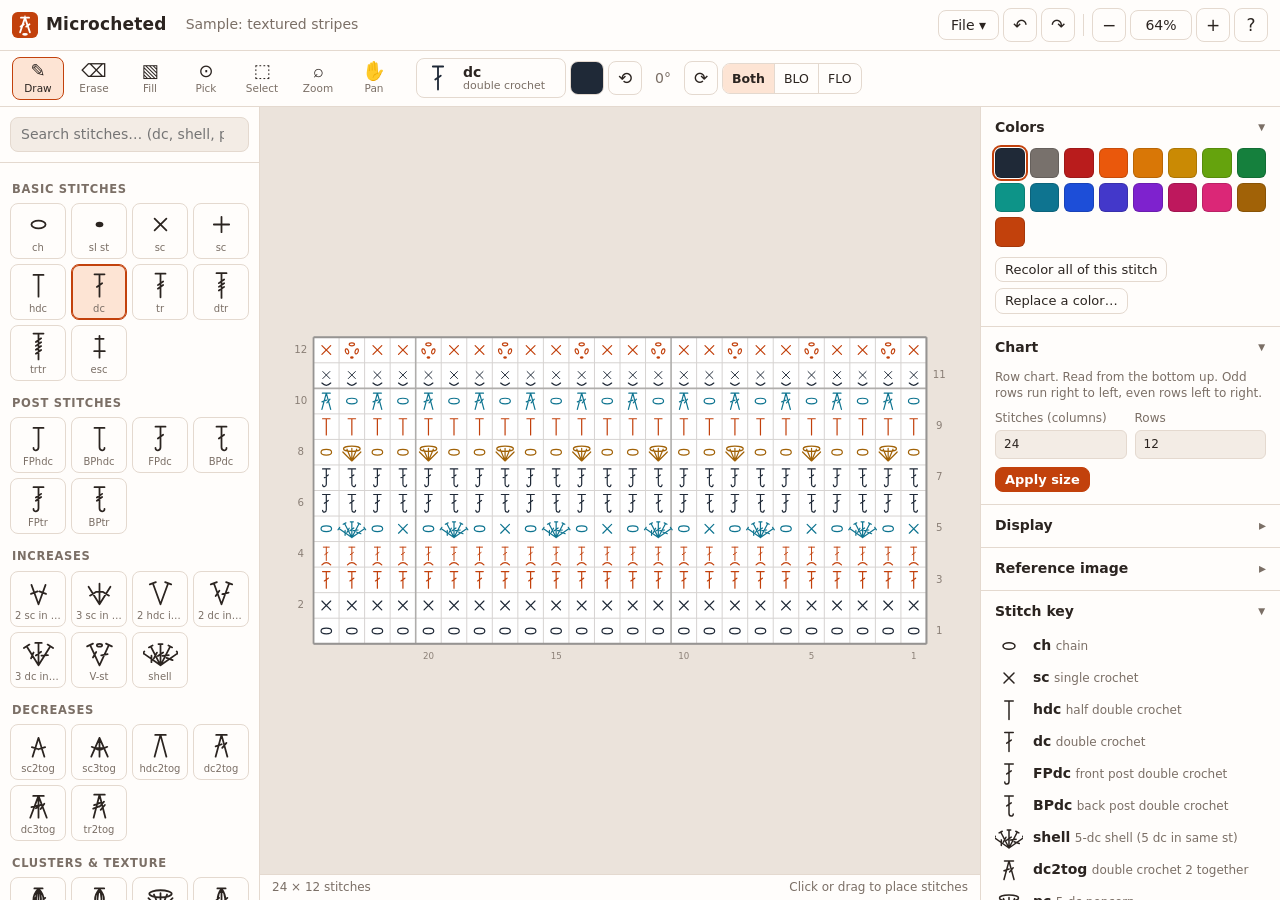
==== index.html @ 8b898d97 "Deploy 75f8967" ====
<!doctype html>
<html lang="en">
<head>
  <meta charset="utf-8">
  <meta name="viewport" content="width=device-width, initial-scale=1, viewport-fit=cover">
  <title>Microcheted — crochet chart designer</title>
  <meta name="description" content="Free online crochet chart designer: draw stitch diagrams with standard crochet symbols in rows, rounds or filet grids. Save, import, recolor, zoom and export.">
  <link rel="icon" href="favicon.svg" type="image/svg+xml">
  <link rel="stylesheet" href="css/style.css">
</head>
<body>
  <header class="topbar">
    <button class="icon-btn only-mobile" id="btnLeft" title="Stitch library" aria-label="Stitch library">☰</button>
    <div class="brand"><img src="favicon.svg" alt="" width="26" height="26"><span>Microcheted</span></div>
    <input id="docName" class="doc-name" aria-label="Chart name" spellcheck="false">
    <nav class="menu">
      <div class="dropdown">
        <button class="btn">File ▾</button>
        <div class="dropdown-menu">
          <button data-act="new">New chart…</button>
          <button data-act="open">Open design… <kbd>Ctrl O</kbd></button>
          <button data-act="save">Save design <kbd>Ctrl S</kbd></button>
          <hr>
          <button data-act="png">Export PNG image</button>
          <button data-act="svg">Export SVG (vector)</button>
          <button data-act="print">Print…</button>
          <hr>
          <button data-act="sample-rows">Example: rows</button>
          <button data-act="sample-rounds">Example: rounds</button>
          <button data-act="sample-filet">Example: filet</button>
        </div>
      </div>
      <button class="icon-btn" data-act="undo" title="Undo (Ctrl Z)" aria-label="Undo">↶</button>
      <button class="icon-btn" data-act="redo" title="Redo (Ctrl Y)" aria-label="Redo">↷</button>
      <span class="sep"></span>
      <button class="icon-btn" data-act="zoomout" title="Zoom out (−)" aria-label="Zoom out">−</button>
      <button class="zoom-label" id="zoomLabel" data-act="fit" title="Fit chart (0)">100%</button>
      <button class="icon-btn" data-act="zoomin" title="Zoom in (+)" aria-label="Zoom in">+</button>
      <button class="icon-btn" data-act="help" title="Help & shortcuts" aria-label="Help">?</button>
    </nav>
    <button class="icon-btn only-mobile" id="btnRight" title="Settings" aria-label="Settings">⚙</button>
  </header>

  <div class="toolbar" role="toolbar" aria-label="Tools">
    <div class="tool-group" id="tools">
      <button data-tool="brush" title="Draw stitch (B)"><span>✎</span><small>Draw</small></button>
      <button data-tool="eraser" title="Erase (E)"><span>⌫</span><small>Erase</small></button>
      <button data-tool="fill" title="Fill area / round (F)"><span>▧</span><small>Fill</small></button>
      <button data-tool="picker" title="Pick stitch from chart (I)"><span>⊙</span><small>Pick</small></button>
      <button data-tool="select" title="Select, copy & paste (S)"><span>⬚</span><small>Select</small></button>
      <button data-tool="zoom" title="Zoom to region – drag a box (Z)"><span>⌕</span><small>Zoom</small></button>
      <button data-tool="pan" title="Pan (H, or hold Space / middle mouse)"><span>✋</span><small>Pan</small></button>
    </div>
    <div class="tool-group">
      <div class="current" title="Current stitch">
        <svg id="curSym" viewBox="-6 -6 112 112" width="34" height="34"></svg>
        <div><b id="curAbbr">sc</b><small id="curName">single crochet</small></div>
      </div>
      <label class="color-chip" title="Stitch color"><input type="color" id="color" value="#1f2937"></label>
      <button class="icon-btn" data-act="rotl" title="Rotate stitch left (Shift R)" aria-label="Rotate left">⟲</button>
      <span class="rot-label" id="rotLabel">0°</span>
      <button class="icon-btn" data-act="rotr" title="Rotate stitch right (R)" aria-label="Rotate right">⟳</button>
      <div class="seg" id="modSeg" title="Loop to work into">
        <button data-mod="">Both</button><button data-mod="blo">BLO</button><button data-mod="flo">FLO</button>
      </div>
    </div>
    <div class="tool-group sel-actions" id="selActions" hidden>
      <button class="btn sm" data-act="copy">Copy</button>
      <button class="btn sm" data-act="cut">Cut</button>
      <button class="btn sm" data-act="paste">Paste</button>
      <button class="btn sm" data-act="del">Delete</button>
      <button class="btn sm" data-act="fliph">Flip ↔</button>
      <button class="btn sm" data-act="flipv">Flip ↕</button>
      <button class="btn sm" data-act="recolor">Recolor</button>
      <button class="btn sm" data-act="zoomsel">Zoom to</button>
    </div>
  </div>

  <main class="workspace">
    <aside class="panel left" id="leftPanel">
      <div class="panel-head">
        <input type="search" id="symSearch" placeholder="Search stitches… (dc, shell, popcorn)" aria-label="Search stitches">
      </div>
      <div id="library" class="library"></div>
    </aside>

    <section class="stage" id="stage">
      <canvas id="chart" tabindex="0" aria-label="Crochet chart canvas"></canvas>
      <div class="hint" id="hint" hidden></div>
      <div class="statusbar"><span id="status">—</span><span id="toolHint"></span></div>
    </section>

    <aside class="panel right" id="rightPanel">
      <details open>
        <summary>Colors</summary>
        <div class="swatches" id="swatches"></div>
        <div class="row gap">
          <button class="btn sm" data-act="recolorType">Recolor all of this stitch</button>
          <button class="btn sm" data-act="recolorFrom" title="Pick a color on the chart, then every stitch in that color changes to the current color">Replace a color…</button>
        </div>
      </details>

      <details open>
        <summary>Chart</summary>
        <div class="form">
          <div class="info" id="modeInfo"></div>
          <div id="rectSettings">
            <label>Stitches (columns) <input type="number" id="cols" min="1" max="400"></label>
            <label>Rows <input type="number" id="rows" min="1" max="400"></label>
          </div>
          <div id="roundSettings">
            <label>Rounds <input type="number" id="rings" min="1" max="80"></label>
            <label>Stitches in round 1 <input type="number" id="start" min="1" max="200"></label>
            <label>Added per round <input type="number" id="inc" min="0" max="200"></label>
            <label class="wide">Custom counts per round <input type="text" id="counts" placeholder="e.g. 6, 12, 18, 18, 24"></label>
            <label>Center <select id="center"><option value="ring">Magic ring</option><option value="chain">Chain ring</option><option value="none">None</option></select></label>
          </div>
          <button class="btn primary sm" data-act="applySize">Apply size</button>
        </div>
        <div class="form" id="repeatBox">
          <div class="info">Repeat the first stitches of a round all the way around it.</div>
          <label>Round <input type="number" id="repRound" min="1" value="2"></label>
          <label>Motif length <input type="number" id="repLen" min="1" value="2"></label>
          <button class="btn sm" data-act="repeatRound">Repeat around</button>
        </div>
      </details>

      <details>
        <summary>Display</summary>
        <div class="form">
          <label>Background <input type="color" id="bgColor"></label>
          <label>Grid lines <input type="color" id="gridColor"></label>
          <label class="check"><input type="checkbox" id="showGrid"> Show grid</label>
          <label class="check"><input type="checkbox" id="showNumbers"> Row / round numbers</label>
          <label class="check"><input type="checkbox" id="exportLegend"> Stitch key in exports</label>
          <label>Terminology <select id="terms"><option value="us">US (sc, dc…)</option><option value="uk">UK (dc, tr…)</option></select></label>
        </div>
      </details>

      <details>
        <summary>Reference image</summary>
        <div class="form">
          <div class="info">Put a photo or scanned chart under the grid and trace it. It is saved in the design file but left out of exports.</div>
          <button class="btn sm" data-act="loadImage">Choose image…</button>
          <div id="imgControls" hidden>
            <label class="check"><input type="checkbox" id="imgShow"> Show</label>
            <label>Opacity <input type="range" id="imgOpacity" min="0.05" max="1" step="0.05"></label>
            <label>Size <input type="range" id="imgScale" min="0.1" max="4" step="0.01"></label>
            <label>Move ↔ <input type="range" id="imgX" min="-1" max="1" step="0.005"></label>
            <label>Move ↕ <input type="range" id="imgY" min="-1" max="1" step="0.005"></label>
            <div class="row gap"><button class="btn sm" data-act="zoomImage">Zoom to image</button><button class="btn sm" data-act="removeImage">Remove</button></div>
          </div>
        </div>
      </details>

      <details open>
        <summary>Stitch key</summary>
        <div id="legend" class="legend"></div>
      </details>

      <details id="writtenBox">
        <summary>Written instructions (draft)</summary>
        <pre id="written" class="written"></pre>
        <button class="btn sm" data-act="copyWritten">Copy text</button>
      </details>
    </aside>
  </main>

  <div class="backdrop" id="backdrop"></div>
  <div class="toast" id="toast" role="status" aria-live="polite"></div>

  <input type="file" id="fileOpen" accept=".json,application/json" hidden>
  <input type="file" id="fileImage" accept="image/*" hidden>

  <dialog id="dlgNew">
    <form method="dialog" class="dialog">
      <h2>New chart</h2>
      <label>Name <input name="name" value="Untitled chart"></label>
      <fieldset class="modes">
        <label><input type="radio" name="mode" value="rect" checked><span><b>Rows</b><small>Flat pieces worked back and forth: blankets, scarves, stitch patterns.</small></span></label>
        <label><input type="radio" name="mode" value="round"><span><b>Rounds</b><small>Worked from the center out: doilies, hats, amigurumi, coasters.</small></span></label>
        <label><input type="radio" name="mode" value="filet"><span><b>Filet grid</b><small>Rows of filled blocks and open mesh.</small></span></label>
      </fieldset>
      <div class="grid2" data-for="rect">
        <label>Stitches <input type="number" name="cols" value="30" min="1" max="400"></label>
        <label>Rows <input type="number" name="rows" value="20" min="1" max="400"></label>
      </div>
      <div class="grid2" data-for="round" hidden>
        <label>Rounds <input type="number" name="rings" value="8" min="1" max="80"></label>
        <label>Stitches in round 1 <input type="number" name="start" value="6" min="1" max="200"></label>
        <label>Added per round <input type="number" name="inc" value="6" min="0" max="200"></label>
      </div>
      <p class="muted small">This replaces the chart on screen. Save it first if you want to keep it.</p>
      <div class="row end gap">
        <button value="cancel" class="btn">Cancel</button>
        <button value="ok" class="btn primary">Create</button>
      </div>
    </form>
  </dialog>

  <dialog id="dlgHelp">
    <form method="dialog" class="dialog help">
      <h2>How to use Microcheted</h2>
      <p>Pick a stitch symbol on the left, then click or drag on the grid to place it. Every cell holds one stitch. Rows read from the bottom up: row 1 runs right to left, row 2 left to right, and so on. Rounds start at the center and run counterclockwise from the marked seam.</p>
      <div class="cols2">
        <ul class="keys">
          <li><kbd>B</kbd> Draw</li><li><kbd>E</kbd> Erase</li><li><kbd>F</kbd> Fill</li>
          <li><kbd>I</kbd> Pick a stitch from the chart</li><li><kbd>S</kbd> Select</li><li><kbd>Z</kbd> Zoom box</li>
          <li><kbd>H</kbd> / hold <kbd>Space</kbd> Pan</li><li><kbd>R</kbd> / <kbd>Shift R</kbd> Rotate stitch</li>
        </ul>
        <ul class="keys">
          <li><kbd>Ctrl Z</kbd> / <kbd>Ctrl Y</kbd> Undo / redo</li>
          <li><kbd>Ctrl C</kbd> <kbd>Ctrl X</kbd> <kbd>Ctrl V</kbd> Copy, cut, paste</li>
          <li><kbd>Del</kbd> Delete selection</li><li><kbd>Esc</kbd> Stop pasting / clear selection</li>
          <li><kbd>Wheel</kbd> / pinch Zoom</li><li><kbd>0</kbd> Fit chart</li>
          <li><kbd>Ctrl S</kbd> / <kbd>Ctrl O</kbd> Save / open</li>
        </ul>
      </div>
      <p>Paste keeps going until you press <kbd>Esc</kbd>, so you can stamp a repeat many times. Your work is autosaved in this browser. Use <b>File → Save design</b> to keep a <code>.json</code> file that you can open again or share.</p>
      <div class="row end"><button class="btn primary" value="ok">Got it</button></div>
    </form>
  </dialog>

  <script src="js/symbols.js"></script>
  <script src="js/app.js"></script>
</body>
</html>
---- css/style.css ----
:root {
  --bg: #f6f1ec;
  --panel: #fffdfb;
  --panel-2: #f3ece5;
  --ink: #2b2420;
  --muted: #7b6f66;
  --line: #e4d9cf;
  --accent: #c2410c;
  --accent-ink: #ffffff;
  --accent-soft: #fde4d4;
  --stage: #ebe3db;
  --shadow: 0 1px 2px rgb(60 40 20 / .08), 0 6px 20px rgb(60 40 20 / .08);
  --radius: 10px;
  color-scheme: light;
}
@media (prefers-color-scheme: dark) {
  :root:not([data-theme="light"]) {
    --bg: #1c1916; --panel: #24201c; --panel-2: #2d2823; --ink: #f1ebe5; --muted: #a99d92;
    --line: #3b342e; --accent: #fb923c; --accent-ink: #1c1916; --accent-soft: #4a2c1a; --stage: #141210;
    color-scheme: dark;
  }
}
:root[data-theme="dark"] {
  --bg: #1c1916; --panel: #24201c; --panel-2: #2d2823; --ink: #f1ebe5; --muted: #a99d92;
  --line: #3b342e; --accent: #fb923c; --accent-ink: #1c1916; --accent-soft: #4a2c1a; --stage: #141210;
  color-scheme: dark;
}

* { box-sizing: border-box; }
[hidden] { display: none !important; }
html, body { height: 100%; margin: 0; }
body {
  display: grid; grid-template-rows: auto auto 1fr; overflow: hidden;
  background: var(--bg); color: var(--ink);
  font: 14px/1.4 system-ui, -apple-system, "Segoe UI", Roboto, sans-serif;
}
button, input, select { font: inherit; color: inherit; }
kbd {
  font: 11px ui-monospace, SFMono-Regular, Menlo, monospace; padding: 1px 5px; border-radius: 4px;
  border: 1px solid var(--line); background: var(--panel-2); color: var(--muted);
}
.muted { color: var(--muted); } .small { font-size: 12px; }
.row { display: flex; align-items: center; flex-wrap: wrap; } .gap { gap: 6px; } .end { justify-content: flex-end; }

/* top bar */
.topbar {
  display: flex; align-items: center; gap: 10px; padding: 8px 12px;
  background: var(--panel); border-bottom: 1px solid var(--line);
}
.brand { display: flex; align-items: center; gap: 8px; font-weight: 700; font-size: 17px; letter-spacing: .2px; white-space: nowrap; }
.doc-name {
  min-width: 0; flex: 1 1 160px; max-width: 320px; border: 1px solid transparent; background: transparent;
  border-radius: 6px; padding: 4px 8px; color: var(--muted);
}
.doc-name:hover, .doc-name:focus { border-color: var(--line); background: var(--panel-2); color: var(--ink); outline: none; }
.menu { display: flex; align-items: center; gap: 4px; margin-left: auto; }
.sep { width: 1px; height: 22px; background: var(--line); margin: 0 4px; }

.btn, .icon-btn, .zoom-label {
  border: 1px solid var(--line); background: var(--panel); border-radius: 8px; cursor: pointer;
  padding: 6px 12px; line-height: 1.2; white-space: nowrap;
}
.btn:hover, .icon-btn:hover, .zoom-label:hover { background: var(--panel-2); }
.btn.sm { padding: 4px 9px; font-size: 13px; }
.btn.primary { background: var(--accent); border-color: var(--accent); color: var(--accent-ink); font-weight: 600; }
.btn.primary:hover { filter: brightness(1.06); background: var(--accent); }
.icon-btn { width: 34px; height: 34px; padding: 0; font-size: 17px; display: inline-grid; place-items: center; }
.zoom-label { min-width: 62px; font-variant-numeric: tabular-nums; }
.only-mobile { display: none; }

.dropdown { position: relative; }
.dropdown-menu {
  display: none; position: absolute; top: calc(100% + 4px); left: 0; z-index: 30; min-width: 230px;
  background: var(--panel); border: 1px solid var(--line); border-radius: var(--radius); box-shadow: var(--shadow); padding: 6px;
}
.dropdown.open .dropdown-menu { display: block; }
.dropdown-menu button {
  display: flex; justify-content: space-between; gap: 12px; width: 100%; text-align: left;
  border: 0; background: none; padding: 7px 10px; border-radius: 6px; cursor: pointer;
}
.dropdown-menu button:hover { background: var(--panel-2); }
.dropdown-menu hr { border: 0; border-top: 1px solid var(--line); margin: 5px 0; }

/* toolbar */
.toolbar {
  display: flex; flex-wrap: wrap; align-items: center; gap: 8px 16px; padding: 6px 12px;
  background: var(--panel); border-bottom: 1px solid var(--line);
}
.tool-group { display: flex; align-items: center; gap: 4px; flex-wrap: wrap; }
#tools button {
  display: grid; justify-items: center; gap: 1px; width: 52px; padding: 4px 0 3px; cursor: pointer;
  border: 1px solid transparent; border-radius: 8px; background: none;
}
#tools button span { font-size: 18px; line-height: 1; }
#tools button small { font-size: 10.5px; color: var(--muted); }
#tools button:hover { background: var(--panel-2); }
#tools button.active { background: var(--accent-soft); border-color: var(--accent); }
#tools button.active small { color: var(--ink); }
.current { display: flex; align-items: center; gap: 8px; padding: 2px 10px 2px 4px; border: 1px solid var(--line); border-radius: 8px; min-width: 150px; }
.current div { display: grid; line-height: 1.15; } .current small { color: var(--muted); font-size: 11px; max-width: 150px; white-space: nowrap; overflow: hidden; text-overflow: ellipsis; }
.color-chip { width: 34px; height: 34px; border-radius: 8px; border: 1px solid var(--line); overflow: hidden; cursor: pointer; display: block; }
.color-chip input { width: 150%; height: 150%; margin: -25%; border: 0; padding: 0; cursor: pointer; }
.rot-label { min-width: 34px; text-align: center; font-variant-numeric: tabular-nums; color: var(--muted); }
.seg { display: inline-flex; border: 1px solid var(--line); border-radius: 8px; overflow: hidden; }
.seg button { border: 0; background: none; padding: 6px 9px; cursor: pointer; font-size: 12.5px; }
.seg button + button { border-left: 1px solid var(--line); }
.seg button.active { background: var(--accent-soft); font-weight: 600; }
.sel-actions { padding-left: 8px; border-left: 1px solid var(--line); }

/* layout */
.workspace { display: grid; grid-template-columns: 260px 1fr 300px; min-height: 0; }
.panel { background: var(--panel); overflow: auto; min-height: 0; }
.panel.left { border-right: 1px solid var(--line); }
.panel.right { border-left: 1px solid var(--line); }
.panel-head { position: sticky; top: 0; z-index: 2; background: var(--panel); padding: 10px; border-bottom: 1px solid var(--line); }
.panel-head input { width: 100%; padding: 7px 10px; border: 1px solid var(--line); border-radius: 8px; background: var(--panel-2); }

.library { padding: 4px 10px 16px; }
.library h3 { font-size: 11.5px; text-transform: uppercase; letter-spacing: .06em; color: var(--muted); margin: 14px 2px 6px; font-weight: 600; }
.sym-grid { display: grid; grid-template-columns: repeat(4, 1fr); gap: 5px; }
.sym {
  aspect-ratio: 1; display: grid; grid-template-rows: 1fr auto; justify-items: center; align-items: center;
  border: 1px solid var(--line); border-radius: 8px; background: var(--panel); cursor: pointer; padding: 4px 2px 3px; min-width: 0;
}
.sym svg { width: 70%; height: 100%; max-height: 36px; color: var(--ink); }
.sym small { font-size: 10px; color: var(--muted); max-width: 100%; white-space: nowrap; overflow: hidden; text-overflow: ellipsis; padding: 0 2px; }
.sym:hover { background: var(--panel-2); }
.sym.active { border-color: var(--accent); background: var(--accent-soft); box-shadow: inset 0 0 0 1px var(--accent); }

.stage { position: relative; min-width: 0; min-height: 0; background: var(--stage); overflow: hidden; }
#chart { position: absolute; inset: 0 0 26px 0; width: 100%; height: calc(100% - 26px); touch-action: none; outline: none; display: block; }
.statusbar {
  position: absolute; left: 0; right: 0; bottom: 0; height: 26px; display: flex; justify-content: space-between; gap: 12px;
  padding: 4px 12px; font-size: 12px; color: var(--muted); background: var(--panel); border-top: 1px solid var(--line);
  white-space: nowrap; overflow: hidden;
}
.hint {
  position: absolute; top: 12px; left: 50%; transform: translateX(-50%); z-index: 3;
  background: var(--ink); color: var(--bg); padding: 6px 12px; border-radius: 99px; font-size: 13px; box-shadow: var(--shadow);
}

details { border-bottom: 1px solid var(--line); }
summary { cursor: pointer; padding: 11px 14px; font-weight: 600; list-style: none; user-select: none; }
summary::-webkit-details-marker { display: none; }
summary::after { content: "▸"; float: right; color: var(--muted); transition: transform .15s; }
details[open] summary::after { transform: rotate(90deg); }
details > :not(summary) { margin: 0 14px 12px; }

.swatches { display: grid; grid-template-columns: repeat(8, 1fr); gap: 5px; margin-bottom: 10px !important; }
.swatch { aspect-ratio: 1; border-radius: 6px; border: 1px solid rgb(0 0 0 / .15); cursor: pointer; padding: 0; }
.swatch.active { outline: 2px solid var(--accent); outline-offset: 1px; }

.form { display: grid; grid-template-columns: 1fr 1fr; gap: 8px; }
.form > div:not(.info) { display: contents; }
.form label { display: grid; gap: 3px; font-size: 12px; color: var(--muted); }
.form label.wide, .form .info, .form > .btn, .form .row { grid-column: 1 / -1; }
.form label.check { display: flex; align-items: center; gap: 6px; color: var(--ink); font-size: 13px; grid-column: 1 / -1; }
.form input[type=number], .form input[type=text], .form select {
  width: 100%; padding: 5px 8px; border: 1px solid var(--line); border-radius: 6px; background: var(--panel-2); color: var(--ink);
}
.form input[type=color] { width: 100%; height: 30px; border: 1px solid var(--line); border-radius: 6px; padding: 2px; background: var(--panel-2); }
.form input[type=range] { width: 100%; accent-color: var(--accent); }
.form .btn { justify-self: start; }
.info { font-size: 12px; color: var(--muted); }
#repeatBox { margin-top: 12px; padding-top: 10px; border-top: 1px dashed var(--line); }

.legend { display: grid; gap: 4px; }
.legend .item { display: grid; grid-template-columns: 30px 1fr; align-items: center; gap: 8px; }
.legend svg { width: 28px; height: 28px; }
.legend b { font-weight: 600; } .legend span { color: var(--muted); font-size: 12px; }
.legend .empty { color: var(--muted); font-size: 12px; }
.written {
  white-space: pre-wrap; font: 12px/1.5 ui-monospace, SFMono-Regular, Menlo, monospace; background: var(--panel-2);
  border: 1px solid var(--line); border-radius: 8px; padding: 10px; max-height: 320px; overflow: auto;
}

.toast {
  position: fixed; left: 50%; bottom: 40px; transform: translate(-50%, 20px); opacity: 0; pointer-events: none; z-index: 50;
  background: var(--ink); color: var(--bg); padding: 9px 16px; border-radius: 8px; transition: .2s; box-shadow: var(--shadow); max-width: calc(100vw - 32px);
}
.toast.show { opacity: 1; transform: translate(-50%, 0); }

dialog { border: 1px solid var(--line); border-radius: 14px; padding: 0; background: var(--panel); color: var(--ink); box-shadow: var(--shadow); width: min(560px, calc(100vw - 32px)); }
dialog::backdrop { background: rgb(20 15 10 / .45); }
.dialog { padding: 20px 22px; display: grid; gap: 12px; }
.dialog h2 { margin: 0; font-size: 19px; }
.dialog label { display: grid; gap: 4px; font-size: 13px; color: var(--muted); }
.dialog input[type=number], .dialog input:not([type]) { padding: 7px 9px; border: 1px solid var(--line); border-radius: 8px; background: var(--panel-2); }
.modes { border: 0; padding: 0; margin: 0; display: grid; gap: 6px; }
.modes label { display: flex; gap: 10px; align-items: flex-start; border: 1px solid var(--line); border-radius: 10px; padding: 9px 11px; cursor: pointer; color: var(--ink); }
.modes label:has(input:checked) { border-color: var(--accent); background: var(--accent-soft); }
.modes span { display: grid; } .modes small { color: var(--muted); }
.grid2 { display: grid; grid-template-columns: repeat(auto-fit, minmax(130px, 1fr)); gap: 10px; }
.grid2[hidden] { display: none; }
.help p { margin: 0; color: var(--ink); }
.cols2 { display: grid; grid-template-columns: 1fr 1fr; gap: 12px; }
.keys { margin: 0; padding: 0; list-style: none; display: grid; gap: 5px; font-size: 13px; }

.backdrop { display: none; }

/* narrow screens: side panels become drawers */
@media (max-width: 980px) {
  .workspace { grid-template-columns: 1fr; }
  .only-mobile { display: inline-grid; }
  .panel.left, .panel.right {
    position: fixed; top: 0; bottom: 0; z-index: 40; width: min(320px, 86vw); box-shadow: var(--shadow);
    transition: transform .22s ease;
  }
  .panel.left { left: 0; transform: translateX(-102%); }
  .panel.right { right: 0; transform: translateX(102%); }
  .panel.open { transform: none; }
  .backdrop.show { display: block; position: fixed; inset: 0; z-index: 35; background: rgb(20 15 10 / .35); }
  .doc-name { display: none; }
  .brand span { display: none; }
}
@media (max-width: 640px) {
  .topbar { padding: 6px 8px; gap: 6px; }
  .menu .sep, .menu [data-act=help] { display: none; }
  .toolbar { padding: 4px 8px; gap: 6px; overflow-x: auto; flex-wrap: nowrap; }
  .tool-group { flex-wrap: nowrap; }
  #tools button { width: 44px; }
  .current { min-width: 0; } .current div { display: none; }
  .cols2 { grid-template-columns: 1fr; }
}
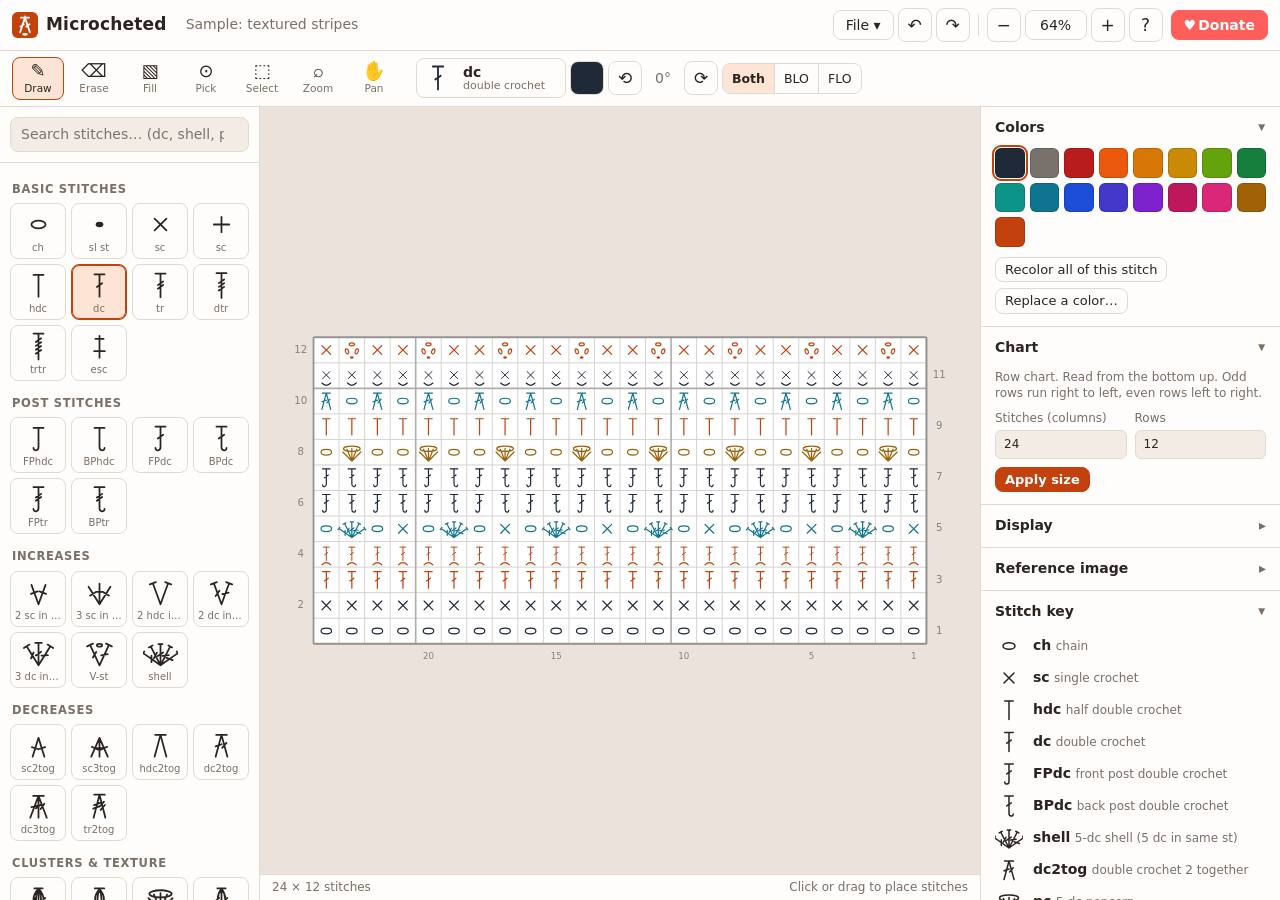
==== commit e959f227: "Deploy 6f40281" ====
--- a/index.html
+++ b/index.html
@@ -37,6 +37,7 @@
       <button class="zoom-label" id="zoomLabel" data-act="fit" title="Fit chart (0)">100%</button>
       <button class="icon-btn" data-act="zoomin" title="Zoom in (+)" aria-label="Zoom in">+</button>
       <button class="icon-btn" data-act="help" title="Help & shortcuts" aria-label="Help">?</button>
+      <a class="btn donate" href="https://ko-fi.com/teddybear1998" target="_blank" rel="noopener" title="Microcheted is free. Support it on Ko-fi" aria-label="Donate on Ko-fi"><span aria-hidden="true">♥</span><span class="label"> Donate</span></a>
     </nav>
     <button class="icon-btn only-mobile" id="btnRight" title="Settings" aria-label="Settings">⚙</button>
   </header>
@@ -217,6 +218,7 @@
         </ul>
       </div>
       <p>Paste keeps going until you press <kbd>Esc</kbd>, so you can stamp a repeat many times. Your work is autosaved in this browser. Use <b>File → Save design</b> to keep a <code>.json</code> file that you can open again or share.</p>
+      <p>Microcheted is free for everyone. If it helps you, you can <a href="https://ko-fi.com/teddybear1998" target="_blank" rel="noopener">buy me a coffee on Ko-fi ♥</a>.</p>
       <div class="row end"><button class="btn primary" value="ok">Got it</button></div>
     </form>
   </dialog>
--- a/css/style.css
+++ b/css/style.css
@@ -67,6 +67,12 @@
 .icon-btn { width: 34px; height: 34px; padding: 0; font-size: 17px; display: inline-grid; place-items: center; }
 .zoom-label { min-width: 62px; font-variant-numeric: tabular-nums; }
 .only-mobile { display: none; }
+.donate {
+  display: inline-flex; align-items: center; gap: 2px; text-decoration: none; margin-left: 4px;
+  background: #ff5e5b; border-color: #ff5e5b; color: #fff; font-weight: 600;
+}
+.donate:hover { background: #ff5e5b; filter: brightness(1.07); }
+.help a { color: var(--accent); }
 
 .dropdown { position: relative; }
 .dropdown-menu {
@@ -216,6 +222,8 @@
 @media (max-width: 640px) {
   .topbar { padding: 6px 8px; gap: 6px; }
   .menu .sep, .menu [data-act=help] { display: none; }
+  .menu [data-act=zoomin], .menu [data-act=zoomout], .brand { display: none; }
+  .donate { padding: 6px 10px; } .donate .label { display: none; }
   .toolbar { padding: 4px 8px; gap: 6px; overflow-x: auto; flex-wrap: nowrap; }
   .tool-group { flex-wrap: nowrap; }
   #tools button { width: 44px; }
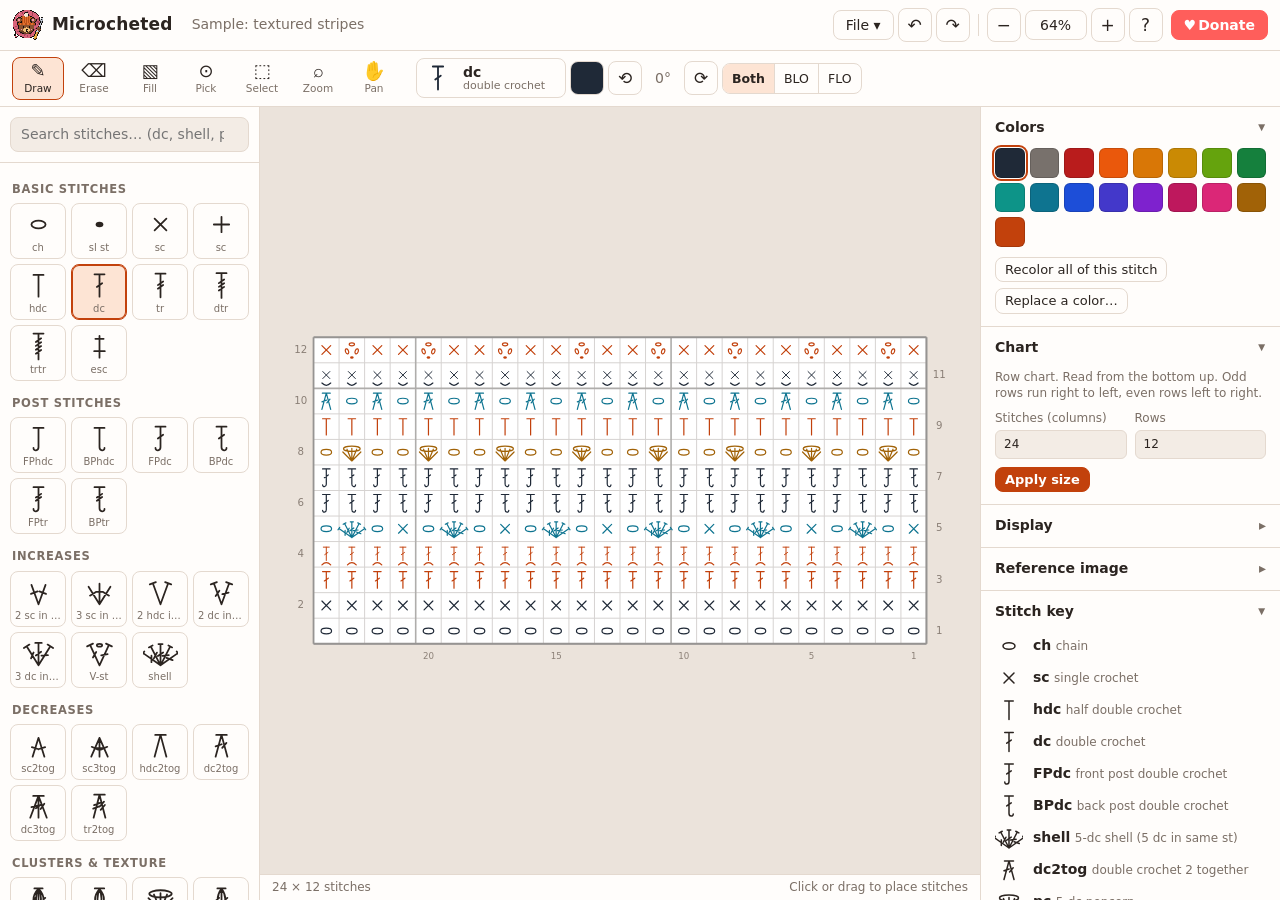
==== commit 257c8c92: "Deploy 531a5f2" ====
--- a/index.html
+++ b/index.html
@@ -11,7 +11,7 @@
 <body>
   <header class="topbar">
     <button class="icon-btn only-mobile" id="btnLeft" title="Stitch library" aria-label="Stitch library">☰</button>
-    <div class="brand"><img src="favicon.svg" alt="" width="26" height="26"><span>Microcheted</span></div>
+    <div class="brand"><img src="favicon.svg" alt="" width="32" height="32"><span>Microcheted</span></div>
     <input id="docName" class="doc-name" aria-label="Chart name" spellcheck="false">
     <nav class="menu">
       <div class="dropdown">
--- a/css/style.css
+++ b/css/style.css
@@ -48,6 +48,7 @@
   background: var(--panel); border-bottom: 1px solid var(--line);
 }
 .brand { display: flex; align-items: center; gap: 8px; font-weight: 700; font-size: 17px; letter-spacing: .2px; white-space: nowrap; }
+.brand img { image-rendering: pixelated; }
 .doc-name {
   min-width: 0; flex: 1 1 160px; max-width: 320px; border: 1px solid transparent; background: transparent;
   border-radius: 6px; padding: 4px 8px; color: var(--muted);
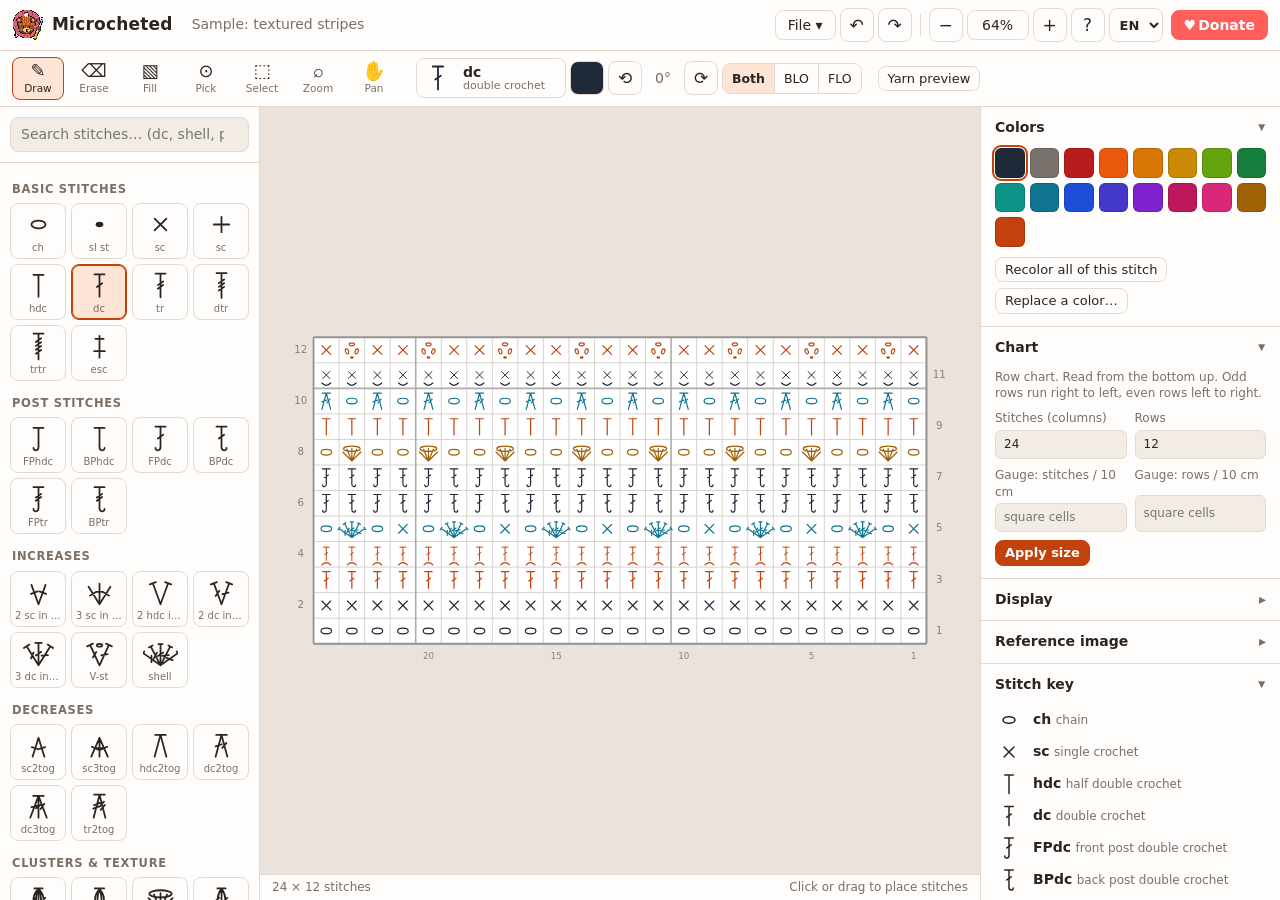
==== commit c95d3be4: "Deploy 756b750" ====
--- a/index.html
+++ b/index.html
@@ -10,159 +10,167 @@
 </head>
 <body>
   <header class="topbar">
-    <button class="icon-btn only-mobile" id="btnLeft" title="Stitch library" aria-label="Stitch library">☰</button>
+    <button class="icon-btn only-mobile" id="btnLeft" data-i18n-attr="title:top.library,aria-label:top.library">☰</button>
     <div class="brand"><img src="favicon.svg" alt="" width="32" height="32"><span>Microcheted</span></div>
-    <input id="docName" class="doc-name" aria-label="Chart name" spellcheck="false">
+    <input id="docName" class="doc-name" data-i18n-attr="aria-label:top.docName" spellcheck="false">
     <nav class="menu">
       <div class="dropdown">
-        <button class="btn">File ▾</button>
+        <button class="btn" data-i18n="menu.file">File ▾</button>
         <div class="dropdown-menu">
-          <button data-act="new">New chart…</button>
-          <button data-act="open">Open design… <kbd>Ctrl O</kbd></button>
-          <button data-act="save">Save design <kbd>Ctrl S</kbd></button>
+          <button data-act="new"><span data-i18n="menu.new">New chart…</span></button>
+          <button data-act="open"><span data-i18n="menu.open">Open design…</span> <kbd>Ctrl O</kbd></button>
+          <button data-act="save"><span data-i18n="menu.save">Save design</span> <kbd>Ctrl S</kbd></button>
           <hr>
-          <button data-act="png">Export PNG image</button>
-          <button data-act="svg">Export SVG (vector)</button>
-          <button data-act="print">Print…</button>
+          <button data-act="png" data-i18n="menu.png">Export PNG image</button>
+          <button data-act="pngYarn" data-i18n="menu.pngYarn">Export yarn preview (PNG)</button>
+          <button data-act="svg" data-i18n="menu.svg">Export SVG (vector)</button>
+          <button data-act="print" data-i18n="menu.print">Print…</button>
           <hr>
-          <button data-act="sample-rows">Example: rows</button>
-          <button data-act="sample-rounds">Example: rounds</button>
-          <button data-act="sample-filet">Example: filet</button>
-        </div>
-      </div>
-      <button class="icon-btn" data-act="undo" title="Undo (Ctrl Z)" aria-label="Undo">↶</button>
-      <button class="icon-btn" data-act="redo" title="Redo (Ctrl Y)" aria-label="Redo">↷</button>
+          <button data-act="sample-rows" data-i18n="menu.sampleRows">Example: rows</button>
+          <button data-act="sample-rounds" data-i18n="menu.sampleRounds">Example: rounds</button>
+          <button data-act="sample-filet" data-i18n="menu.sampleFilet">Example: filet</button>
+        </div>
+      </div>
+      <button class="icon-btn" data-act="undo" data-i18n-attr="title:top.undoTip,aria-label:top.undo">↶</button>
+      <button class="icon-btn" data-act="redo" data-i18n-attr="title:top.redoTip,aria-label:top.redo">↷</button>
       <span class="sep"></span>
-      <button class="icon-btn" data-act="zoomout" title="Zoom out (−)" aria-label="Zoom out">−</button>
-      <button class="zoom-label" id="zoomLabel" data-act="fit" title="Fit chart (0)">100%</button>
-      <button class="icon-btn" data-act="zoomin" title="Zoom in (+)" aria-label="Zoom in">+</button>
-      <button class="icon-btn" data-act="help" title="Help & shortcuts" aria-label="Help">?</button>
-      <a class="btn donate" href="https://ko-fi.com/teddybear1998" target="_blank" rel="noopener" title="Microcheted is free. Support it on Ko-fi" aria-label="Donate on Ko-fi"><span aria-hidden="true">♥</span><span class="label"> Donate</span></a>
+      <button class="icon-btn" data-act="zoomout" data-i18n-attr="title:top.zoomOutTip,aria-label:top.zoomOut">−</button>
+      <button class="zoom-label" id="zoomLabel" data-act="fit" data-i18n-attr="title:top.fitTip">100%</button>
+      <button class="icon-btn" data-act="zoomin" data-i18n-attr="title:top.zoomInTip,aria-label:top.zoomIn">+</button>
+      <button class="icon-btn" data-act="help" data-i18n-attr="title:top.helpTip,aria-label:top.help">?</button>
+      <select id="lang" class="lang-select" data-i18n-attr="title:lang.label,aria-label:lang.label"></select>
+      <a class="btn donate" href="https://ko-fi.com/teddybear1998" target="_blank" rel="noopener" data-i18n-attr="title:top.donateTip,aria-label:top.donateAria"><span aria-hidden="true">♥</span><span class="label"> <span data-i18n="top.donate">Donate</span></span></a>
     </nav>
-    <button class="icon-btn only-mobile" id="btnRight" title="Settings" aria-label="Settings">⚙</button>
+    <button class="icon-btn only-mobile" id="btnRight" data-i18n-attr="title:top.settings,aria-label:top.settings">⚙</button>
   </header>
 
-  <div class="toolbar" role="toolbar" aria-label="Tools">
+  <div class="toolbar" role="toolbar" data-i18n-attr="aria-label:toolbar.label">
     <div class="tool-group" id="tools">
-      <button data-tool="brush" title="Draw stitch (B)"><span>✎</span><small>Draw</small></button>
-      <button data-tool="eraser" title="Erase (E)"><span>⌫</span><small>Erase</small></button>
-      <button data-tool="fill" title="Fill area / round (F)"><span>▧</span><small>Fill</small></button>
-      <button data-tool="picker" title="Pick stitch from chart (I)"><span>⊙</span><small>Pick</small></button>
-      <button data-tool="select" title="Select, copy & paste (S)"><span>⬚</span><small>Select</small></button>
-      <button data-tool="zoom" title="Zoom to region – drag a box (Z)"><span>⌕</span><small>Zoom</small></button>
-      <button data-tool="pan" title="Pan (H, or hold Space / middle mouse)"><span>✋</span><small>Pan</small></button>
+      <button data-tool="brush" data-i18n-attr="title:tool.brushTip"><span>✎</span><small data-i18n="tool.brush">Draw</small></button>
+      <button data-tool="eraser" data-i18n-attr="title:tool.eraserTip"><span>⌫</span><small data-i18n="tool.eraser">Erase</small></button>
+      <button data-tool="fill" data-i18n-attr="title:tool.fillTip"><span>▧</span><small data-i18n="tool.fill">Fill</small></button>
+      <button data-tool="picker" data-i18n-attr="title:tool.pickerTip"><span>⊙</span><small data-i18n="tool.picker">Pick</small></button>
+      <button data-tool="select" data-i18n-attr="title:tool.selectTip"><span>⬚</span><small data-i18n="tool.select">Select</small></button>
+      <button data-tool="zoom" data-i18n-attr="title:tool.zoomTip"><span>⌕</span><small data-i18n="tool.zoom">Zoom</small></button>
+      <button data-tool="pan" data-i18n-attr="title:tool.panTip"><span>✋</span><small data-i18n="tool.pan">Pan</small></button>
     </div>
     <div class="tool-group">
-      <div class="current" title="Current stitch">
+      <div class="current" data-i18n-attr="title:tool.current">
         <svg id="curSym" viewBox="-6 -6 112 112" width="34" height="34"></svg>
         <div><b id="curAbbr">sc</b><small id="curName">single crochet</small></div>
       </div>
-      <label class="color-chip" title="Stitch color"><input type="color" id="color" value="#1f2937"></label>
-      <button class="icon-btn" data-act="rotl" title="Rotate stitch left (Shift R)" aria-label="Rotate left">⟲</button>
+      <label class="color-chip" data-i18n-attr="title:tool.color"><input type="color" id="color" value="#1f2937"></label>
+      <button class="icon-btn" data-act="rotl" data-i18n-attr="title:tool.rotlTip,aria-label:tool.rotl">⟲</button>
       <span class="rot-label" id="rotLabel">0°</span>
-      <button class="icon-btn" data-act="rotr" title="Rotate stitch right (R)" aria-label="Rotate right">⟳</button>
-      <div class="seg" id="modSeg" title="Loop to work into">
-        <button data-mod="">Both</button><button data-mod="blo">BLO</button><button data-mod="flo">FLO</button>
-      </div>
+      <button class="icon-btn" data-act="rotr" data-i18n-attr="title:tool.rotrTip,aria-label:tool.rotr">⟳</button>
+      <div class="seg" id="modSeg" data-i18n-attr="title:tool.loop">
+        <button data-mod="" data-i18n="mod.both">Both</button><button data-mod="blo" data-i18n="mod.blo">BLO</button><button data-mod="flo" data-i18n="mod.flo">FLO</button>
+      </div>
+    </div>
+    <div class="tool-group">
+      <button class="btn sm toggle" id="btnPreview" data-act="preview" aria-pressed="false" data-i18n="preview.label" data-i18n-attr="title:preview.tip">Yarn preview</button>
     </div>
     <div class="tool-group sel-actions" id="selActions" hidden>
-      <button class="btn sm" data-act="copy">Copy</button>
-      <button class="btn sm" data-act="cut">Cut</button>
-      <button class="btn sm" data-act="paste">Paste</button>
-      <button class="btn sm" data-act="del">Delete</button>
-      <button class="btn sm" data-act="fliph">Flip ↔</button>
-      <button class="btn sm" data-act="flipv">Flip ↕</button>
-      <button class="btn sm" data-act="recolor">Recolor</button>
-      <button class="btn sm" data-act="zoomsel">Zoom to</button>
+      <button class="btn sm" data-act="copy" data-i18n="sel.copy">Copy</button>
+      <button class="btn sm" data-act="cut" data-i18n="sel.cut">Cut</button>
+      <button class="btn sm" data-act="paste" data-i18n="sel.paste">Paste</button>
+      <button class="btn sm" data-act="del" data-i18n="sel.del">Delete</button>
+      <button class="btn sm" data-act="fliph" data-i18n="sel.fliph">Flip ↔</button>
+      <button class="btn sm" data-act="flipv" data-i18n="sel.flipv">Flip ↕</button>
+      <button class="btn sm" data-act="recolor" data-i18n="sel.recolor">Recolor</button>
+      <button class="btn sm" data-act="zoomsel" data-i18n="sel.zoom">Zoom to</button>
     </div>
   </div>
 
   <main class="workspace">
     <aside class="panel left" id="leftPanel">
       <div class="panel-head">
-        <input type="search" id="symSearch" placeholder="Search stitches… (dc, shell, popcorn)" aria-label="Search stitches">
+        <input type="search" id="symSearch" data-i18n-attr="placeholder:lib.search,aria-label:lib.searchAria">
       </div>
       <div id="library" class="library"></div>
     </aside>
 
     <section class="stage" id="stage">
-      <canvas id="chart" tabindex="0" aria-label="Crochet chart canvas"></canvas>
+      <canvas id="chart" tabindex="0" data-i18n-attr="aria-label:canvas.label"></canvas>
       <div class="hint" id="hint" hidden></div>
       <div class="statusbar"><span id="status">—</span><span id="toolHint"></span></div>
     </section>
 
     <aside class="panel right" id="rightPanel">
       <details open>
-        <summary>Colors</summary>
+        <summary data-i18n="panel.colors">Colors</summary>
         <div class="swatches" id="swatches"></div>
         <div class="row gap">
-          <button class="btn sm" data-act="recolorType">Recolor all of this stitch</button>
-          <button class="btn sm" data-act="recolorFrom" title="Pick a color on the chart, then every stitch in that color changes to the current color">Replace a color…</button>
+          <button class="btn sm" data-act="recolorType" data-i18n="panel.recolorType">Recolor all of this stitch</button>
+          <button class="btn sm" data-act="recolorFrom" data-i18n="panel.recolorFrom" data-i18n-attr="title:panel.recolorFromTip">Replace a color…</button>
         </div>
       </details>
 
       <details open>
-        <summary>Chart</summary>
+        <summary data-i18n="panel.chart">Chart</summary>
         <div class="form">
           <div class="info" id="modeInfo"></div>
           <div id="rectSettings">
-            <label>Stitches (columns) <input type="number" id="cols" min="1" max="400"></label>
-            <label>Rows <input type="number" id="rows" min="1" max="400"></label>
+            <label><span data-i18n="panel.cols">Stitches (columns)</span> <input type="number" id="cols" min="1" max="400"></label>
+            <label><span data-i18n="panel.rows">Rows</span> <input type="number" id="rows" min="1" max="400"></label>
+            <label class="check" id="knitOpts" hidden><input type="checkbox" id="knitRound"> <span data-i18n="panel.knitRound">Worked in the round</span></label>
+            <label><span data-i18n="panel.gaugeSts">Gauge: stitches / 10 cm</span> <input type="number" id="gaugeSts" min="1" max="200" data-i18n-attr="placeholder:panel.gaugePh"></label>
+            <label><span data-i18n="panel.gaugeRows">Gauge: rows / 10 cm</span> <input type="number" id="gaugeRows" min="1" max="200" data-i18n-attr="placeholder:panel.gaugePh"></label>
           </div>
           <div id="roundSettings">
-            <label>Rounds <input type="number" id="rings" min="1" max="80"></label>
-            <label>Stitches in round 1 <input type="number" id="start" min="1" max="200"></label>
-            <label>Added per round <input type="number" id="inc" min="0" max="200"></label>
-            <label class="wide">Custom counts per round <input type="text" id="counts" placeholder="e.g. 6, 12, 18, 18, 24"></label>
-            <label>Center <select id="center"><option value="ring">Magic ring</option><option value="chain">Chain ring</option><option value="none">None</option></select></label>
+            <label><span data-i18n="panel.rings">Rounds</span> <input type="number" id="rings" min="1" max="80"></label>
+            <label><span data-i18n="panel.start">Stitches in round 1</span> <input type="number" id="start" min="1" max="200"></label>
+            <label><span data-i18n="panel.inc">Added per round</span> <input type="number" id="inc" min="0" max="200"></label>
+            <label class="wide"><span data-i18n="panel.counts">Custom counts per round</span> <input type="text" id="counts" data-i18n-attr="placeholder:panel.countsPh"></label>
+            <label><span data-i18n="panel.center">Center</span> <select id="center"><option value="ring" data-i18n="center.ring">Magic ring</option><option value="chain" data-i18n="center.chain">Chain ring</option><option value="none" data-i18n="center.none">None</option></select></label>
           </div>
-          <button class="btn primary sm" data-act="applySize">Apply size</button>
+          <button class="btn primary sm" data-act="applySize" data-i18n="panel.applySize">Apply size</button>
         </div>
         <div class="form" id="repeatBox">
-          <div class="info">Repeat the first stitches of a round all the way around it.</div>
-          <label>Round <input type="number" id="repRound" min="1" value="2"></label>
-          <label>Motif length <input type="number" id="repLen" min="1" value="2"></label>
-          <button class="btn sm" data-act="repeatRound">Repeat around</button>
+          <div class="info" data-i18n="panel.repeatInfo">Repeat the first stitches of a round all the way around it.</div>
+          <label><span data-i18n="panel.repRound">Round</span> <input type="number" id="repRound" min="1" value="2"></label>
+          <label><span data-i18n="panel.repLen">Motif length</span> <input type="number" id="repLen" min="1" value="2"></label>
+          <button class="btn sm" data-act="repeatRound" data-i18n="panel.repeat">Repeat around</button>
         </div>
       </details>
 
       <details>
-        <summary>Display</summary>
+        <summary data-i18n="panel.display">Display</summary>
         <div class="form">
-          <label>Background <input type="color" id="bgColor"></label>
-          <label>Grid lines <input type="color" id="gridColor"></label>
-          <label class="check"><input type="checkbox" id="showGrid"> Show grid</label>
-          <label class="check"><input type="checkbox" id="showNumbers"> Row / round numbers</label>
-          <label class="check"><input type="checkbox" id="exportLegend"> Stitch key in exports</label>
-          <label>Terminology <select id="terms"><option value="us">US (sc, dc…)</option><option value="uk">UK (dc, tr…)</option></select></label>
+          <label><span data-i18n="panel.bg">Background</span> <input type="color" id="bgColor"></label>
+          <label><span data-i18n="panel.grid">Grid lines</span> <input type="color" id="gridColor"></label>
+          <label class="check"><input type="checkbox" id="showGrid"> <span data-i18n="panel.showGrid">Show grid</span></label>
+          <label class="check"><input type="checkbox" id="showNumbers"> <span data-i18n="panel.numbers">Row / round numbers</span></label>
+          <label class="check"><input type="checkbox" id="exportLegend"> <span data-i18n="panel.exportLegend">Stitch key in exports</span></label>
+          <label><span data-i18n="panel.terms">Terminology</span> <select id="terms"><option value="us" data-i18n="terms.us">US (sc, dc…)</option><option value="uk" data-i18n="terms.uk">UK (dc, tr…)</option><option value="lv" data-i18n="terms.lv">Latvian (ī.st., st.1a.…)</option></select></label>
         </div>
       </details>
 
       <details>
-        <summary>Reference image</summary>
+        <summary data-i18n="panel.image">Reference image</summary>
         <div class="form">
-          <div class="info">Put a photo or scanned chart under the grid and trace it. It is saved in the design file but left out of exports.</div>
-          <button class="btn sm" data-act="loadImage">Choose image…</button>
+          <div class="info" data-i18n="panel.imageInfo">Put a photo or scanned chart under the grid and trace it. It is saved in the design file but left out of exports.</div>
+          <button class="btn sm" data-act="loadImage" data-i18n="panel.chooseImage">Choose image…</button>
           <div id="imgControls" hidden>
-            <label class="check"><input type="checkbox" id="imgShow"> Show</label>
-            <label>Opacity <input type="range" id="imgOpacity" min="0.05" max="1" step="0.05"></label>
-            <label>Size <input type="range" id="imgScale" min="0.1" max="4" step="0.01"></label>
-            <label>Move ↔ <input type="range" id="imgX" min="-1" max="1" step="0.005"></label>
-            <label>Move ↕ <input type="range" id="imgY" min="-1" max="1" step="0.005"></label>
-            <div class="row gap"><button class="btn sm" data-act="zoomImage">Zoom to image</button><button class="btn sm" data-act="removeImage">Remove</button></div>
+            <label class="check"><input type="checkbox" id="imgShow"> <span data-i18n="panel.imgShow">Show</span></label>
+            <label><span data-i18n="panel.imgOpacity">Opacity</span> <input type="range" id="imgOpacity" min="0.05" max="1" step="0.05"></label>
+            <label><span data-i18n="panel.imgScale">Size</span> <input type="range" id="imgScale" min="0.1" max="4" step="0.01"></label>
+            <label><span data-i18n="panel.imgX">Move ↔</span> <input type="range" id="imgX" min="-1" max="1" step="0.005"></label>
+            <label><span data-i18n="panel.imgY">Move ↕</span> <input type="range" id="imgY" min="-1" max="1" step="0.005"></label>
+            <div class="row gap"><button class="btn sm" data-act="zoomImage" data-i18n="panel.zoomImage">Zoom to image</button><button class="btn sm" data-act="removeImage" data-i18n="panel.removeImage">Remove</button></div>
           </div>
         </div>
       </details>
 
       <details open>
-        <summary>Stitch key</summary>
+        <summary data-i18n="panel.key">Stitch key</summary>
         <div id="legend" class="legend"></div>
       </details>
 
       <details id="writtenBox">
-        <summary>Written instructions (draft)</summary>
+        <summary data-i18n="panel.written">Written instructions (draft)</summary>
         <pre id="written" class="written"></pre>
-        <button class="btn sm" data-act="copyWritten">Copy text</button>
+        <button class="btn sm" data-act="copyWritten" data-i18n="panel.copyText">Copy text</button>
       </details>
     </aside>
   </main>
@@ -175,55 +183,60 @@
 
   <dialog id="dlgNew">
     <form method="dialog" class="dialog">
-      <h2>New chart</h2>
-      <label>Name <input name="name" value="Untitled chart"></label>
+      <h2 data-i18n="new.title">New chart</h2>
+      <label><span data-i18n="new.name">Name</span> <input name="name"></label>
       <fieldset class="modes">
-        <label><input type="radio" name="mode" value="rect" checked><span><b>Rows</b><small>Flat pieces worked back and forth: blankets, scarves, stitch patterns.</small></span></label>
-        <label><input type="radio" name="mode" value="round"><span><b>Rounds</b><small>Worked from the center out: doilies, hats, amigurumi, coasters.</small></span></label>
-        <label><input type="radio" name="mode" value="filet"><span><b>Filet grid</b><small>Rows of filled blocks and open mesh.</small></span></label>
+        <label><input type="radio" name="mode" value="rect" checked><span><b data-i18n="new.rows">Rows</b><small data-i18n="new.rowsDesc">Flat pieces worked back and forth: blankets, scarves, stitch patterns.</small></span></label>
+        <label><input type="radio" name="mode" value="round"><span><b data-i18n="new.rounds">Rounds</b><small data-i18n="new.roundsDesc">Worked from the center out: doilies, hats, amigurumi, coasters.</small></span></label>
+        <label><input type="radio" name="mode" value="filet"><span><b data-i18n="new.filet">Filet grid</b><small data-i18n="new.filetDesc">Rows of filled blocks and open mesh.</small></span></label>
+        <label><input type="radio" name="mode" value="knit"><span><b data-i18n="new.knit">Knitting</b><small data-i18n="new.knitDesc">Knitting chart: knit, purl, lace, cables and colorwork.</small></span></label>
       </fieldset>
       <div class="grid2" data-for="rect">
-        <label>Stitches <input type="number" name="cols" value="30" min="1" max="400"></label>
-        <label>Rows <input type="number" name="rows" value="20" min="1" max="400"></label>
-      </div>
+        <label><span data-i18n="new.stitches">Stitches</span> <input type="number" name="cols" value="30" min="1" max="400"></label>
+        <label><span data-i18n="new.rows">Rows</span> <input type="number" name="rows" value="20" min="1" max="400"></label>
+      </div>
+      <label class="check-row" data-for="knit" hidden><input type="checkbox" name="knitRound"> <span data-i18n="new.knitRound">Worked in the round (every row is read right to left)</span></label>
       <div class="grid2" data-for="round" hidden>
-        <label>Rounds <input type="number" name="rings" value="8" min="1" max="80"></label>
-        <label>Stitches in round 1 <input type="number" name="start" value="6" min="1" max="200"></label>
-        <label>Added per round <input type="number" name="inc" value="6" min="0" max="200"></label>
-      </div>
-      <p class="muted small">This replaces the chart on screen. Save it first if you want to keep it.</p>
+        <label><span data-i18n="new.rounds">Rounds</span> <input type="number" name="rings" value="8" min="1" max="80"></label>
+        <label><span data-i18n="panel.start">Stitches in round 1</span> <input type="number" name="start" value="6" min="1" max="200"></label>
+        <label><span data-i18n="panel.inc">Added per round</span> <input type="number" name="inc" value="6" min="0" max="200"></label>
+      </div>
+      <p class="muted small" data-i18n="new.warn">This replaces the chart on screen. Save it first if you want to keep it.</p>
       <div class="row end gap">
-        <button value="cancel" class="btn">Cancel</button>
-        <button value="ok" class="btn primary">Create</button>
+        <button value="cancel" class="btn" data-i18n="new.cancel">Cancel</button>
+        <button value="ok" class="btn primary" data-i18n="new.create">Create</button>
       </div>
     </form>
   </dialog>
 
   <dialog id="dlgHelp">
     <form method="dialog" class="dialog help">
-      <h2>How to use Microcheted</h2>
-      <p>Pick a stitch symbol on the left, then click or drag on the grid to place it. Every cell holds one stitch. Rows read from the bottom up: row 1 runs right to left, row 2 left to right, and so on. Rounds start at the center and run counterclockwise from the marked seam.</p>
+      <h2 data-i18n="help.title">How to use Microcheted</h2>
+      <p data-i18n="help.intro"></p>
       <div class="cols2">
         <ul class="keys">
-          <li><kbd>B</kbd> Draw</li><li><kbd>E</kbd> Erase</li><li><kbd>F</kbd> Fill</li>
-          <li><kbd>I</kbd> Pick a stitch from the chart</li><li><kbd>S</kbd> Select</li><li><kbd>Z</kbd> Zoom box</li>
-          <li><kbd>H</kbd> / hold <kbd>Space</kbd> Pan</li><li><kbd>R</kbd> / <kbd>Shift R</kbd> Rotate stitch</li>
+          <li data-i18n-html="help.k.draw"></li><li data-i18n-html="help.k.erase"></li><li data-i18n-html="help.k.fill"></li>
+          <li data-i18n-html="help.k.pick"></li><li data-i18n-html="help.k.select"></li><li data-i18n-html="help.k.zoom"></li>
+          <li data-i18n-html="help.k.pan"></li><li data-i18n-html="help.k.rotate"></li><li data-i18n-html="help.k.preview"></li>
         </ul>
         <ul class="keys">
-          <li><kbd>Ctrl Z</kbd> / <kbd>Ctrl Y</kbd> Undo / redo</li>
-          <li><kbd>Ctrl C</kbd> <kbd>Ctrl X</kbd> <kbd>Ctrl V</kbd> Copy, cut, paste</li>
-          <li><kbd>Del</kbd> Delete selection</li><li><kbd>Esc</kbd> Stop pasting / clear selection</li>
-          <li><kbd>Wheel</kbd> / pinch Zoom</li><li><kbd>0</kbd> Fit chart</li>
-          <li><kbd>Ctrl S</kbd> / <kbd>Ctrl O</kbd> Save / open</li>
+          <li data-i18n-html="help.k.undo"></li>
+          <li data-i18n-html="help.k.clip"></li>
+          <li data-i18n-html="help.k.del"></li><li data-i18n-html="help.k.esc"></li>
+          <li data-i18n-html="help.k.wheel"></li><li data-i18n-html="help.k.fit"></li>
+          <li data-i18n-html="help.k.file"></li>
         </ul>
       </div>
-      <p>Paste keeps going until you press <kbd>Esc</kbd>, so you can stamp a repeat many times. Your work is autosaved in this browser. Use <b>File → Save design</b> to keep a <code>.json</code> file that you can open again or share.</p>
-      <p>Microcheted is free for everyone. If it helps you, you can <a href="https://ko-fi.com/teddybear1998" target="_blank" rel="noopener">buy me a coffee on Ko-fi ♥</a>.</p>
-      <div class="row end"><button class="btn primary" value="ok">Got it</button></div>
+      <p data-i18n-html="help.knit"></p>
+      <p data-i18n-html="help.save"></p>
+      <p data-i18n-html="help.donate"></p>
+      <div class="row end"><button class="btn primary" value="ok" data-i18n="help.ok">Got it</button></div>
     </form>
   </dialog>
 
+  <script src="js/i18n.js"></script>
   <script src="js/symbols.js"></script>
+  <script src="js/preview.js"></script>
   <script src="js/app.js"></script>
 </body>
 </html>
--- a/css/style.css
+++ b/css/style.css
@@ -65,8 +65,13 @@
 .btn.sm { padding: 4px 9px; font-size: 13px; }
 .btn.primary { background: var(--accent); border-color: var(--accent); color: var(--accent-ink); font-weight: 600; }
 .btn.primary:hover { filter: brightness(1.06); background: var(--accent); }
+.btn.toggle[aria-pressed="true"] { background: var(--accent-soft); border-color: var(--accent); font-weight: 600; }
 .icon-btn { width: 34px; height: 34px; padding: 0; font-size: 17px; display: inline-grid; place-items: center; }
 .zoom-label { min-width: 62px; font-variant-numeric: tabular-nums; }
+.lang-select {
+  height: 34px; padding: 0 6px; border: 1px solid var(--line); border-radius: 8px;
+  background: var(--panel); cursor: pointer; font-size: 13px; font-weight: 600;
+}
 .only-mobile { display: none; }
 .donate {
   display: inline-flex; align-items: center; gap: 2px; text-decoration: none; margin-left: 4px;
@@ -199,6 +204,7 @@
 .modes span { display: grid; } .modes small { color: var(--muted); }
 .grid2 { display: grid; grid-template-columns: repeat(auto-fit, minmax(130px, 1fr)); gap: 10px; }
 .grid2[hidden] { display: none; }
+.dialog label.check-row { display: flex; align-items: center; gap: 8px; color: var(--ink); }
 .help p { margin: 0; color: var(--ink); }
 .cols2 { display: grid; grid-template-columns: 1fr 1fr; gap: 12px; }
 .keys { margin: 0; padding: 0; list-style: none; display: grid; gap: 5px; font-size: 13px; }
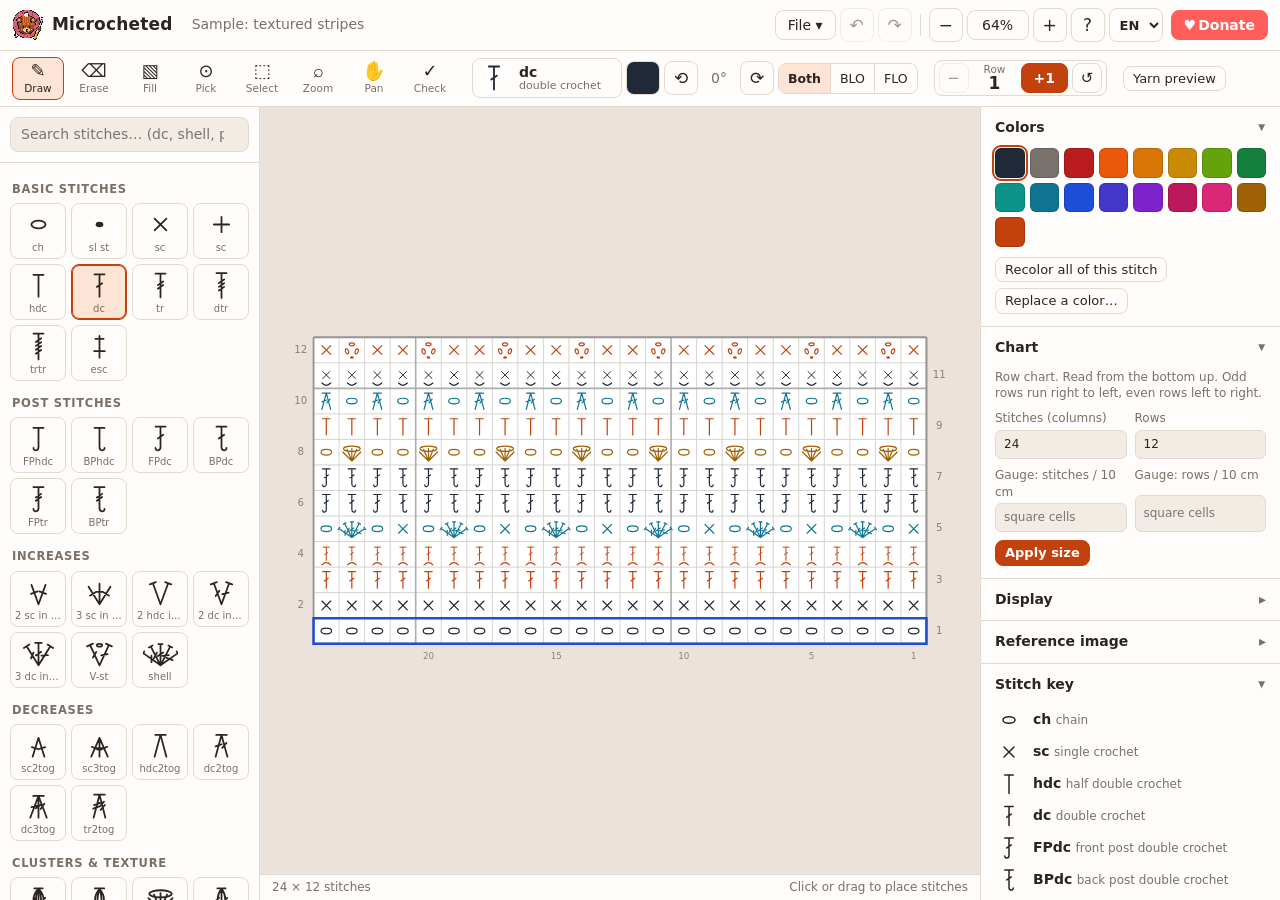
==== commit 394457dc: "Deploy 1afbb74" ====
--- a/index.html
+++ b/index.html
@@ -53,6 +53,7 @@
       <button data-tool="select" data-i18n-attr="title:tool.selectTip"><span>⬚</span><small data-i18n="tool.select">Select</small></button>
       <button data-tool="zoom" data-i18n-attr="title:tool.zoomTip"><span>⌕</span><small data-i18n="tool.zoom">Zoom</small></button>
       <button data-tool="pan" data-i18n-attr="title:tool.panTip"><span>✋</span><small data-i18n="tool.pan">Pan</small></button>
+      <button data-tool="check" data-i18n-attr="title:tool.checkTip"><span>✓</span><small data-i18n="tool.check">Check</small></button>
     </div>
     <div class="tool-group">
       <div class="current" data-i18n-attr="title:tool.current">
@@ -66,6 +67,12 @@
       <div class="seg" id="modSeg" data-i18n-attr="title:tool.loop">
         <button data-mod="" data-i18n="mod.both">Both</button><button data-mod="blo" data-i18n="mod.blo">BLO</button><button data-mod="flo" data-i18n="mod.flo">FLO</button>
       </div>
+    </div>
+    <div class="tool-group counter" data-i18n-attr="title:progress.tip">
+      <button class="icon-btn" data-act="rowDec" data-i18n-attr="title:progress.decTip,aria-label:progress.dec">−</button>
+      <div class="counter-val" aria-live="polite"><small id="counterLabel">Row</small><b id="counterVal">1</b></div>
+      <button class="btn primary" data-act="rowInc" data-i18n-attr="title:progress.incTip,aria-label:progress.inc">+1</button>
+      <button class="icon-btn" data-act="rowReset" data-i18n-attr="title:progress.resetTip,aria-label:progress.reset">↺</button>
     </div>
     <div class="tool-group">
       <button class="btn sm toggle" id="btnPreview" data-act="preview" aria-pressed="false" data-i18n="preview.label" data-i18n-attr="title:preview.tip">Yarn preview</button>
@@ -218,6 +225,7 @@
           <li data-i18n-html="help.k.draw"></li><li data-i18n-html="help.k.erase"></li><li data-i18n-html="help.k.fill"></li>
           <li data-i18n-html="help.k.pick"></li><li data-i18n-html="help.k.select"></li><li data-i18n-html="help.k.zoom"></li>
           <li data-i18n-html="help.k.pan"></li><li data-i18n-html="help.k.rotate"></li><li data-i18n-html="help.k.preview"></li>
+          <li data-i18n-html="help.k.check"></li><li data-i18n-html="help.k.counter"></li>
         </ul>
         <ul class="keys">
           <li data-i18n-html="help.k.undo"></li>
--- a/css/style.css
+++ b/css/style.css
@@ -118,6 +118,13 @@
 .seg button + button { border-left: 1px solid var(--line); }
 .seg button.active { background: var(--accent-soft); font-weight: 600; }
 .sel-actions { padding-left: 8px; border-left: 1px solid var(--line); }
+.counter { gap: 4px; padding: 2px 4px; border: 1px solid var(--line); border-radius: 8px; }
+.counter .icon-btn { width: 30px; height: 30px; font-size: 15px; }
+.counter .btn.primary { height: 30px; padding: 0 12px; font-variant-numeric: tabular-nums; }
+.counter-val { display: grid; justify-items: center; line-height: 1.05; min-width: 44px; }
+.counter-val small { font-size: 10.5px; color: var(--muted); }
+.counter-val b { font-size: 17px; font-variant-numeric: tabular-nums; }
+button:disabled { opacity: .45; cursor: default; }
 
 /* layout */
 .workspace { display: grid; grid-template-columns: 260px 1fr 300px; min-height: 0; }
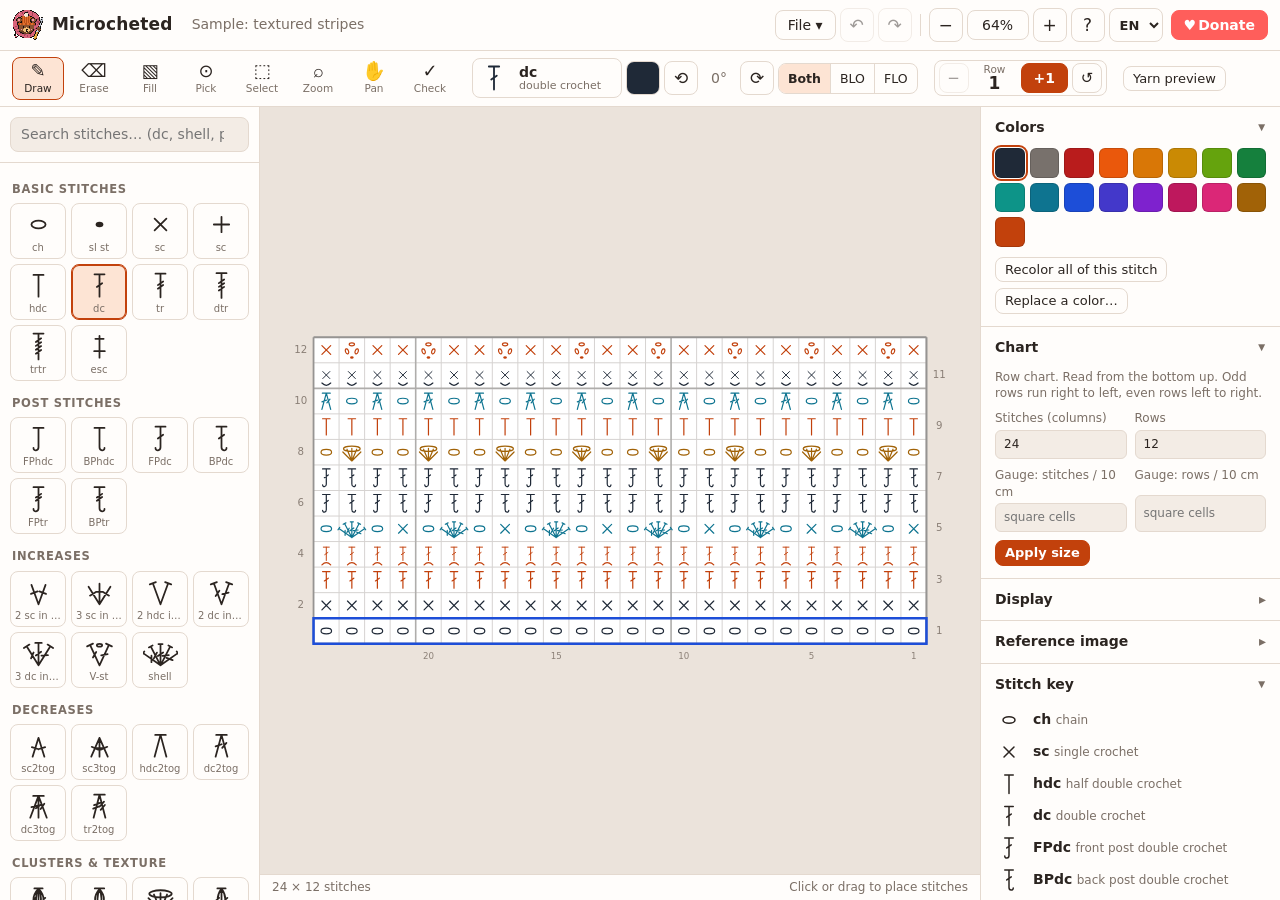
==== commit 63225d46: "Deploy cd37f4b" ====
--- a/index.html
+++ b/index.html
@@ -5,6 +5,17 @@
   <meta name="viewport" content="width=device-width, initial-scale=1, viewport-fit=cover">
   <title>Microcheted — crochet chart designer</title>
   <meta name="description" content="Free online crochet chart designer: draw stitch diagrams with standard crochet symbols in rows, rounds or filet grids. Save, import, recolor, zoom and export.">
+  <meta property="og:title" content="Microcheted: crochet chart designer">
+  <meta property="og:description" content="Free online crochet and knitting chart designer: draw stitch diagrams in rows, rounds or filet grids.">
+  <meta property="og:type" content="website">
+  <meta property="og:url" content="https://teddybear1998.github.io/microcheted/">
+  <meta property="og:site_name" content="Microcheted">
+  <meta property="og:image" content="https://teddybear1998.github.io/microcheted/og-image.png">
+  <meta property="og:image:width" content="1200">
+  <meta property="og:image:height" content="630">
+  <meta property="og:image:alt" content="Microcheted: free crochet and knitting charts, with the pixel-art bear logo">
+  <meta name="twitter:card" content="summary_large_image">
+  <meta name="twitter:image" content="https://teddybear1998.github.io/microcheted/og-image.png">
   <link rel="icon" href="favicon.svg" type="image/svg+xml">
   <link rel="stylesheet" href="css/style.css">
 </head>
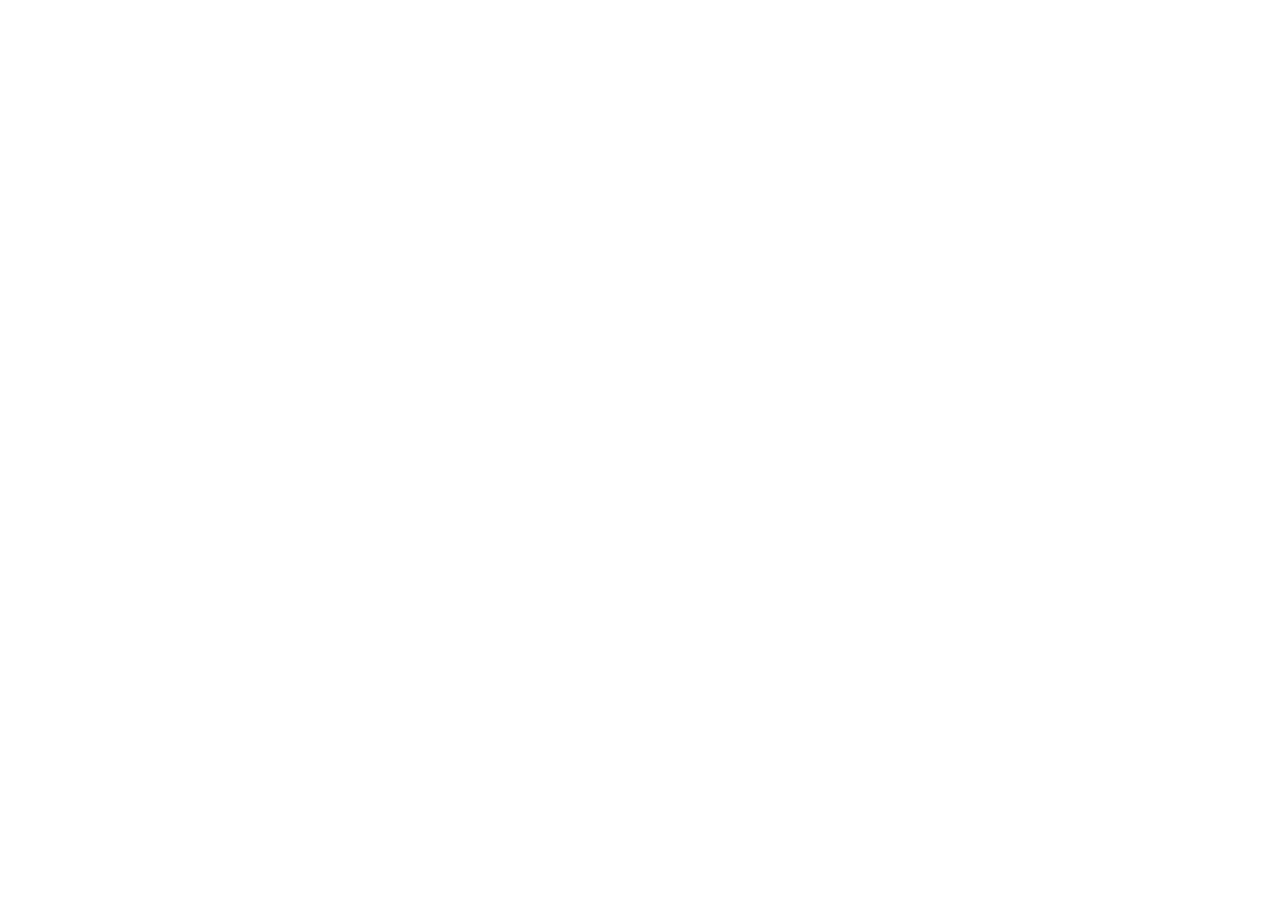
==== commit ace2bdb8: "Deploy bdd40bb" ====
--- a/index.html
+++ b/index.html
@@ -1,261 +1,36 @@
 <!doctype html>
 <html lang="en">
 <head>
-  <meta charset="utf-8">
-  <meta name="viewport" content="width=device-width, initial-scale=1, viewport-fit=cover">
-  <title>Microcheted — crochet chart designer</title>
-  <meta name="description" content="Free online crochet chart designer: draw stitch diagrams with standard crochet symbols in rows, rounds or filet grids. Save, import, recolor, zoom and export.">
-  <meta property="og:title" content="Microcheted: crochet chart designer">
-  <meta property="og:description" content="Free online crochet and knitting chart designer: draw stitch diagrams in rows, rounds or filet grids.">
-  <meta property="og:type" content="website">
-  <meta property="og:url" content="https://teddybear1998.github.io/microcheted/">
-  <meta property="og:site_name" content="Microcheted">
-  <meta property="og:image" content="https://teddybear1998.github.io/microcheted/og-image.png">
-  <meta property="og:image:width" content="1200">
-  <meta property="og:image:height" content="630">
-  <meta property="og:image:alt" content="Microcheted: free crochet and knitting charts, with the pixel-art bear logo">
-  <meta name="twitter:card" content="summary_large_image">
-  <meta name="twitter:image" content="https://teddybear1998.github.io/microcheted/og-image.png">
-  <link rel="icon" href="favicon.svg" type="image/svg+xml">
-  <link rel="stylesheet" href="css/style.css">
+<meta charset="utf-8">
+<meta name="viewport" content="width=device-width, initial-scale=1">
+<title>Microcheted has moved</title>
+<meta name="robots" content="noindex">
+<link rel="canonical" href="https://microcheted.impatientbeaststudios.com/">
+<script>
+  // Hand the autosaved chart and language to the new address (see js/move.js there),
+  // then go. Storage is per address, so without this the chart would seem lost.
+  (function () {
+    var target = 'https://microcheted.impatientbeaststudios.com/' + location.search + location.hash
+    try {
+      var doc = localStorage.getItem('microcheted.autosave.v1')
+      var lang = localStorage.getItem('microcheted.lang')
+      if (doc || lang) window.name = 'microcheted-move:' + JSON.stringify({ doc: doc, lang: lang })
+    } catch (e) {}
+    location.replace(target)
+  })()
+</script>
+<meta http-equiv="refresh" content="5; url=https://microcheted.impatientbeaststudios.com/">
+<style>
+  body { margin: 0; min-height: 100vh; display: grid; place-items: center; background: #faf7f2; color: #2b2420; font: 17px/1.6 system-ui, -apple-system, "Segoe UI", Arial, sans-serif; text-align: center; padding: 16px; }
+  a { color: #b4532a; font-weight: 600; }
+  @media (prefers-color-scheme: dark) { body { background: #1c1917; color: #e7e5e4; } a { color: #f0a27a; } }
+</style>
 </head>
 <body>
-  <header class="topbar">
-    <button class="icon-btn only-mobile" id="btnLeft" data-i18n-attr="title:top.library,aria-label:top.library">☰</button>
-    <div class="brand"><img src="favicon.svg" alt="" width="32" height="32"><span>Microcheted</span></div>
-    <input id="docName" class="doc-name" data-i18n-attr="aria-label:top.docName" spellcheck="false">
-    <nav class="menu">
-      <div class="dropdown">
-        <button class="btn" data-i18n="menu.file">File ▾</button>
-        <div class="dropdown-menu">
-          <button data-act="new"><span data-i18n="menu.new">New chart…</span></button>
-          <button data-act="open"><span data-i18n="menu.open">Open design…</span> <kbd>Ctrl O</kbd></button>
-          <button data-act="save"><span data-i18n="menu.save">Save design</span> <kbd>Ctrl S</kbd></button>
-          <hr>
-          <button data-act="png" data-i18n="menu.png">Export PNG image</button>
-          <button data-act="pngYarn" data-i18n="menu.pngYarn">Export yarn preview (PNG)</button>
-          <button data-act="svg" data-i18n="menu.svg">Export SVG (vector)</button>
-          <button data-act="print" data-i18n="menu.print">Print…</button>
-          <hr>
-          <button data-act="sample-rows" data-i18n="menu.sampleRows">Example: rows</button>
-          <button data-act="sample-rounds" data-i18n="menu.sampleRounds">Example: rounds</button>
-          <button data-act="sample-filet" data-i18n="menu.sampleFilet">Example: filet</button>
-        </div>
-      </div>
-      <button class="icon-btn" data-act="undo" data-i18n-attr="title:top.undoTip,aria-label:top.undo">↶</button>
-      <button class="icon-btn" data-act="redo" data-i18n-attr="title:top.redoTip,aria-label:top.redo">↷</button>
-      <span class="sep"></span>
-      <button class="icon-btn" data-act="zoomout" data-i18n-attr="title:top.zoomOutTip,aria-label:top.zoomOut">−</button>
-      <button class="zoom-label" id="zoomLabel" data-act="fit" data-i18n-attr="title:top.fitTip">100%</button>
-      <button class="icon-btn" data-act="zoomin" data-i18n-attr="title:top.zoomInTip,aria-label:top.zoomIn">+</button>
-      <button class="icon-btn" data-act="help" data-i18n-attr="title:top.helpTip,aria-label:top.help">?</button>
-      <select id="lang" class="lang-select" data-i18n-attr="title:lang.label,aria-label:lang.label"></select>
-      <a class="btn donate" href="https://ko-fi.com/teddybear1998" target="_blank" rel="noopener" data-i18n-attr="title:top.donateTip,aria-label:top.donateAria"><span aria-hidden="true">♥</span><span class="label"> <span data-i18n="top.donate">Donate</span></span></a>
-    </nav>
-    <button class="icon-btn only-mobile" id="btnRight" data-i18n-attr="title:top.settings,aria-label:top.settings">⚙</button>
-  </header>
-
-  <div class="toolbar" role="toolbar" data-i18n-attr="aria-label:toolbar.label">
-    <div class="tool-group" id="tools">
-      <button data-tool="brush" data-i18n-attr="title:tool.brushTip"><span>✎</span><small data-i18n="tool.brush">Draw</small></button>
-      <button data-tool="eraser" data-i18n-attr="title:tool.eraserTip"><span>⌫</span><small data-i18n="tool.eraser">Erase</small></button>
-      <button data-tool="fill" data-i18n-attr="title:tool.fillTip"><span>▧</span><small data-i18n="tool.fill">Fill</small></button>
-      <button data-tool="picker" data-i18n-attr="title:tool.pickerTip"><span>⊙</span><small data-i18n="tool.picker">Pick</small></button>
-      <button data-tool="select" data-i18n-attr="title:tool.selectTip"><span>⬚</span><small data-i18n="tool.select">Select</small></button>
-      <button data-tool="zoom" data-i18n-attr="title:tool.zoomTip"><span>⌕</span><small data-i18n="tool.zoom">Zoom</small></button>
-      <button data-tool="pan" data-i18n-attr="title:tool.panTip"><span>✋</span><small data-i18n="tool.pan">Pan</small></button>
-      <button data-tool="check" data-i18n-attr="title:tool.checkTip"><span>✓</span><small data-i18n="tool.check">Check</small></button>
-    </div>
-    <div class="tool-group">
-      <div class="current" data-i18n-attr="title:tool.current">
-        <svg id="curSym" viewBox="-6 -6 112 112" width="34" height="34"></svg>
-        <div><b id="curAbbr">sc</b><small id="curName">single crochet</small></div>
-      </div>
-      <label class="color-chip" data-i18n-attr="title:tool.color"><input type="color" id="color" value="#1f2937"></label>
-      <button class="icon-btn" data-act="rotl" data-i18n-attr="title:tool.rotlTip,aria-label:tool.rotl">⟲</button>
-      <span class="rot-label" id="rotLabel">0°</span>
-      <button class="icon-btn" data-act="rotr" data-i18n-attr="title:tool.rotrTip,aria-label:tool.rotr">⟳</button>
-      <div class="seg" id="modSeg" data-i18n-attr="title:tool.loop">
-        <button data-mod="" data-i18n="mod.both">Both</button><button data-mod="blo" data-i18n="mod.blo">BLO</button><button data-mod="flo" data-i18n="mod.flo">FLO</button>
-      </div>
-    </div>
-    <div class="tool-group counter" data-i18n-attr="title:progress.tip">
-      <button class="icon-btn" data-act="rowDec" data-i18n-attr="title:progress.decTip,aria-label:progress.dec">−</button>
-      <div class="counter-val" aria-live="polite"><small id="counterLabel">Row</small><b id="counterVal">1</b></div>
-      <button class="btn primary" data-act="rowInc" data-i18n-attr="title:progress.incTip,aria-label:progress.inc">+1</button>
-      <button class="icon-btn" data-act="rowReset" data-i18n-attr="title:progress.resetTip,aria-label:progress.reset">↺</button>
-    </div>
-    <div class="tool-group">
-      <button class="btn sm toggle" id="btnPreview" data-act="preview" aria-pressed="false" data-i18n="preview.label" data-i18n-attr="title:preview.tip">Yarn preview</button>
-    </div>
-    <div class="tool-group sel-actions" id="selActions" hidden>
-      <button class="btn sm" data-act="copy" data-i18n="sel.copy">Copy</button>
-      <button class="btn sm" data-act="cut" data-i18n="sel.cut">Cut</button>
-      <button class="btn sm" data-act="paste" data-i18n="sel.paste">Paste</button>
-      <button class="btn sm" data-act="del" data-i18n="sel.del">Delete</button>
-      <button class="btn sm" data-act="fliph" data-i18n="sel.fliph">Flip ↔</button>
-      <button class="btn sm" data-act="flipv" data-i18n="sel.flipv">Flip ↕</button>
-      <button class="btn sm" data-act="recolor" data-i18n="sel.recolor">Recolor</button>
-      <button class="btn sm" data-act="zoomsel" data-i18n="sel.zoom">Zoom to</button>
-    </div>
-  </div>
-
-  <main class="workspace">
-    <aside class="panel left" id="leftPanel">
-      <div class="panel-head">
-        <input type="search" id="symSearch" data-i18n-attr="placeholder:lib.search,aria-label:lib.searchAria">
-      </div>
-      <div id="library" class="library"></div>
-    </aside>
-
-    <section class="stage" id="stage">
-      <canvas id="chart" tabindex="0" data-i18n-attr="aria-label:canvas.label"></canvas>
-      <div class="hint" id="hint" hidden></div>
-      <div class="statusbar"><span id="status">—</span><span id="toolHint"></span></div>
-    </section>
-
-    <aside class="panel right" id="rightPanel">
-      <details open>
-        <summary data-i18n="panel.colors">Colors</summary>
-        <div class="swatches" id="swatches"></div>
-        <div class="row gap">
-          <button class="btn sm" data-act="recolorType" data-i18n="panel.recolorType">Recolor all of this stitch</button>
-          <button class="btn sm" data-act="recolorFrom" data-i18n="panel.recolorFrom" data-i18n-attr="title:panel.recolorFromTip">Replace a color…</button>
-        </div>
-      </details>
-
-      <details open>
-        <summary data-i18n="panel.chart">Chart</summary>
-        <div class="form">
-          <div class="info" id="modeInfo"></div>
-          <div id="rectSettings">
-            <label><span data-i18n="panel.cols">Stitches (columns)</span> <input type="number" id="cols" min="1" max="400"></label>
-            <label><span data-i18n="panel.rows">Rows</span> <input type="number" id="rows" min="1" max="400"></label>
-            <label class="check" id="knitOpts" hidden><input type="checkbox" id="knitRound"> <span data-i18n="panel.knitRound">Worked in the round</span></label>
-            <label><span data-i18n="panel.gaugeSts">Gauge: stitches / 10 cm</span> <input type="number" id="gaugeSts" min="1" max="200" data-i18n-attr="placeholder:panel.gaugePh"></label>
-            <label><span data-i18n="panel.gaugeRows">Gauge: rows / 10 cm</span> <input type="number" id="gaugeRows" min="1" max="200" data-i18n-attr="placeholder:panel.gaugePh"></label>
-          </div>
-          <div id="roundSettings">
-            <label><span data-i18n="panel.rings">Rounds</span> <input type="number" id="rings" min="1" max="80"></label>
-            <label><span data-i18n="panel.start">Stitches in round 1</span> <input type="number" id="start" min="1" max="200"></label>
-            <label><span data-i18n="panel.inc">Added per round</span> <input type="number" id="inc" min="0" max="200"></label>
-            <label class="wide"><span data-i18n="panel.counts">Custom counts per round</span> <input type="text" id="counts" data-i18n-attr="placeholder:panel.countsPh"></label>
-            <label><span data-i18n="panel.center">Center</span> <select id="center"><option value="ring" data-i18n="center.ring">Magic ring</option><option value="chain" data-i18n="center.chain">Chain ring</option><option value="none" data-i18n="center.none">None</option></select></label>
-          </div>
-          <button class="btn primary sm" data-act="applySize" data-i18n="panel.applySize">Apply size</button>
-        </div>
-        <div class="form" id="repeatBox">
-          <div class="info" data-i18n="panel.repeatInfo">Repeat the first stitches of a round all the way around it.</div>
-          <label><span data-i18n="panel.repRound">Round</span> <input type="number" id="repRound" min="1" value="2"></label>
-          <label><span data-i18n="panel.repLen">Motif length</span> <input type="number" id="repLen" min="1" value="2"></label>
-          <button class="btn sm" data-act="repeatRound" data-i18n="panel.repeat">Repeat around</button>
-        </div>
-      </details>
-
-      <details>
-        <summary data-i18n="panel.display">Display</summary>
-        <div class="form">
-          <label><span data-i18n="panel.bg">Background</span> <input type="color" id="bgColor"></label>
-          <label><span data-i18n="panel.grid">Grid lines</span> <input type="color" id="gridColor"></label>
-          <label class="check"><input type="checkbox" id="showGrid"> <span data-i18n="panel.showGrid">Show grid</span></label>
-          <label class="check"><input type="checkbox" id="showNumbers"> <span data-i18n="panel.numbers">Row / round numbers</span></label>
-          <label class="check"><input type="checkbox" id="exportLegend"> <span data-i18n="panel.exportLegend">Stitch key in exports</span></label>
-          <label><span data-i18n="panel.terms">Terminology</span> <select id="terms"><option value="us" data-i18n="terms.us">US (sc, dc…)</option><option value="uk" data-i18n="terms.uk">UK (dc, tr…)</option><option value="lv" data-i18n="terms.lv">Latvian (ī.st., st.1a.…)</option></select></label>
-        </div>
-      </details>
-
-      <details>
-        <summary data-i18n="panel.image">Reference image</summary>
-        <div class="form">
-          <div class="info" data-i18n="panel.imageInfo">Put a photo or scanned chart under the grid and trace it. It is saved in the design file but left out of exports.</div>
-          <button class="btn sm" data-act="loadImage" data-i18n="panel.chooseImage">Choose image…</button>
-          <div id="imgControls" hidden>
-            <label class="check"><input type="checkbox" id="imgShow"> <span data-i18n="panel.imgShow">Show</span></label>
-            <label><span data-i18n="panel.imgOpacity">Opacity</span> <input type="range" id="imgOpacity" min="0.05" max="1" step="0.05"></label>
-            <label><span data-i18n="panel.imgScale">Size</span> <input type="range" id="imgScale" min="0.1" max="4" step="0.01"></label>
-            <label><span data-i18n="panel.imgX">Move ↔</span> <input type="range" id="imgX" min="-1" max="1" step="0.005"></label>
-            <label><span data-i18n="panel.imgY">Move ↕</span> <input type="range" id="imgY" min="-1" max="1" step="0.005"></label>
-            <div class="row gap"><button class="btn sm" data-act="zoomImage" data-i18n="panel.zoomImage">Zoom to image</button><button class="btn sm" data-act="removeImage" data-i18n="panel.removeImage">Remove</button></div>
-          </div>
-        </div>
-      </details>
-
-      <details open>
-        <summary data-i18n="panel.key">Stitch key</summary>
-        <div id="legend" class="legend"></div>
-      </details>
-
-      <details id="writtenBox">
-        <summary data-i18n="panel.written">Written instructions (draft)</summary>
-        <pre id="written" class="written"></pre>
-        <button class="btn sm" data-act="copyWritten" data-i18n="panel.copyText">Copy text</button>
-      </details>
-    </aside>
+  <main>
+    <h1>Microcheted has moved</h1>
+    <p>New address: <a href="https://microcheted.impatientbeaststudios.com/">microcheted.impatientbeaststudios.com</a></p>
+    <p lang="lv">Microcheted ir pārcēlies uz jaunu adresi.</p>
   </main>
-
-  <div class="backdrop" id="backdrop"></div>
-  <div class="toast" id="toast" role="status" aria-live="polite"></div>
-
-  <input type="file" id="fileOpen" accept=".json,application/json" hidden>
-  <input type="file" id="fileImage" accept="image/*" hidden>
-
-  <dialog id="dlgNew">
-    <form method="dialog" class="dialog">
-      <h2 data-i18n="new.title">New chart</h2>
-      <label><span data-i18n="new.name">Name</span> <input name="name"></label>
-      <fieldset class="modes">
-        <label><input type="radio" name="mode" value="rect" checked><span><b data-i18n="new.rows">Rows</b><small data-i18n="new.rowsDesc">Flat pieces worked back and forth: blankets, scarves, stitch patterns.</small></span></label>
-        <label><input type="radio" name="mode" value="round"><span><b data-i18n="new.rounds">Rounds</b><small data-i18n="new.roundsDesc">Worked from the center out: doilies, hats, amigurumi, coasters.</small></span></label>
-        <label><input type="radio" name="mode" value="filet"><span><b data-i18n="new.filet">Filet grid</b><small data-i18n="new.filetDesc">Rows of filled blocks and open mesh.</small></span></label>
-        <label><input type="radio" name="mode" value="knit"><span><b data-i18n="new.knit">Knitting</b><small data-i18n="new.knitDesc">Knitting chart: knit, purl, lace, cables and colorwork.</small></span></label>
-      </fieldset>
-      <div class="grid2" data-for="rect">
-        <label><span data-i18n="new.stitches">Stitches</span> <input type="number" name="cols" value="30" min="1" max="400"></label>
-        <label><span data-i18n="new.rows">Rows</span> <input type="number" name="rows" value="20" min="1" max="400"></label>
-      </div>
-      <label class="check-row" data-for="knit" hidden><input type="checkbox" name="knitRound"> <span data-i18n="new.knitRound">Worked in the round (every row is read right to left)</span></label>
-      <div class="grid2" data-for="round" hidden>
-        <label><span data-i18n="new.rounds">Rounds</span> <input type="number" name="rings" value="8" min="1" max="80"></label>
-        <label><span data-i18n="panel.start">Stitches in round 1</span> <input type="number" name="start" value="6" min="1" max="200"></label>
-        <label><span data-i18n="panel.inc">Added per round</span> <input type="number" name="inc" value="6" min="0" max="200"></label>
-      </div>
-      <p class="muted small" data-i18n="new.warn">This replaces the chart on screen. Save it first if you want to keep it.</p>
-      <div class="row end gap">
-        <button value="cancel" class="btn" data-i18n="new.cancel">Cancel</button>
-        <button value="ok" class="btn primary" data-i18n="new.create">Create</button>
-      </div>
-    </form>
-  </dialog>
-
-  <dialog id="dlgHelp">
-    <form method="dialog" class="dialog help">
-      <h2 data-i18n="help.title">How to use Microcheted</h2>
-      <p data-i18n="help.intro"></p>
-      <div class="cols2">
-        <ul class="keys">
-          <li data-i18n-html="help.k.draw"></li><li data-i18n-html="help.k.erase"></li><li data-i18n-html="help.k.fill"></li>
-          <li data-i18n-html="help.k.pick"></li><li data-i18n-html="help.k.select"></li><li data-i18n-html="help.k.zoom"></li>
-          <li data-i18n-html="help.k.pan"></li><li data-i18n-html="help.k.rotate"></li><li data-i18n-html="help.k.preview"></li>
-          <li data-i18n-html="help.k.check"></li><li data-i18n-html="help.k.counter"></li>
-        </ul>
-        <ul class="keys">
-          <li data-i18n-html="help.k.undo"></li>
-          <li data-i18n-html="help.k.clip"></li>
-          <li data-i18n-html="help.k.del"></li><li data-i18n-html="help.k.esc"></li>
-          <li data-i18n-html="help.k.wheel"></li><li data-i18n-html="help.k.fit"></li>
-          <li data-i18n-html="help.k.file"></li>
-        </ul>
-      </div>
-      <p data-i18n-html="help.knit"></p>
-      <p data-i18n-html="help.save"></p>
-      <p data-i18n-html="help.donate"></p>
-      <div class="row end"><button class="btn primary" value="ok" data-i18n="help.ok">Got it</button></div>
-    </form>
-  </dialog>
-
-  <script src="js/i18n.js"></script>
-  <script src="js/symbols.js"></script>
-  <script src="js/preview.js"></script>
-  <script src="js/app.js"></script>
 </body>
 </html>
